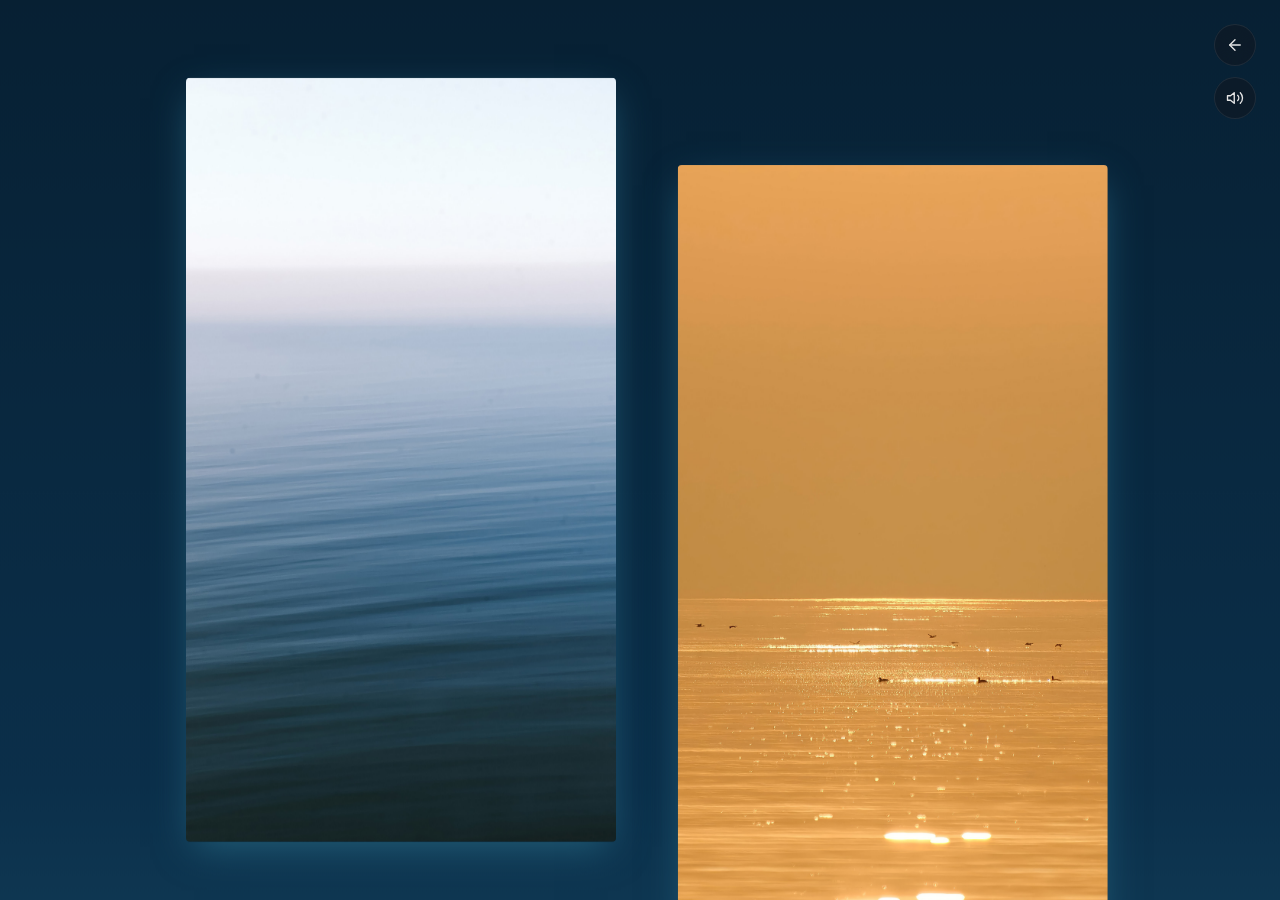
==== stream.html @ e10d2e08 "Update stream.html" ====
<!DOCTYPE html>
<html lang="ru">
<head>
  <meta charset="UTF-8">
  <meta name="viewport" content="width=device-width, initial-scale=1.0, user-scalable=no">
  <title>Эффект Френеля — Поток</title>
  <link rel="stylesheet" href="styles.css?v=26">
  <script src="./gallery-core.js?v=5"></script>
</head>
<body class="page-stream">

  <!-- Кнопка «назад» -->
  <a href="./" class="back-btn visible" id="backBtn" aria-label="Назад к галерее">
    <svg viewBox="0 0 24 24">
      <line x1="19" y1="12" x2="5" y2="12"></line>
      <polyline points="12 19 5 12 12 5"></polyline>
    </svg>
  </a>

  <!-- Кнопка звука -->
  <button class="sound-btn visible playing" id="soundBtn" aria-label="Выключить звук">
    <svg class="icon-mute" viewBox="0 0 24 24">
      <polygon points="11 5 6 9 2 9 2 15 6 15 11 19 11 5"></polygon>
      <line x1="23" y1="9" x2="17" y2="15"></line>
      <line x1="17" y1="9" x2="23" y2="15"></line>
    </svg>
    <svg class="icon-sound" viewBox="0 0 24 24">
      <polygon points="11 5 6 9 2 9 2 15 6 15 11 19 11 5"></polygon>
      <path d="M19.07 4.93a10 10 0 0 1 0 14.14M15.54 8.46a5 5 0 0 1 0 7.07"></path>
    </svg>
  </button>

  <!-- Трек бесконечного потока -->
  <div class="stream-viewport" id="viewport">
    <div class="stream-track" id="track">
      <div class="stream-group" id="groupOriginal"></div>
      <div class="stream-group" id="groupClone" aria-hidden="true"></div>
    </div>
  </div>

  <!-- Модальное окно фокуса -->
  <div class="modal" id="modal" aria-hidden="true">
    <img id="modalImg" src="" alt="Фокус на изображении">
  </div>

  <script>
    const viewport = document.getElementById('viewport');
    const track = document.getElementById('track');
    const groupOriginal = document.getElementById('groupOriginal');
    const groupClone = document.getElementById('groupClone');
    const modal = document.getElementById('modal');
    const modalImg = document.getElementById('modalImg');
    const backBtn = document.getElementById('backBtn');
    const soundBtn = document.getElementById('soundBtn');

    // === АУДИОМОДУЛЬ С КРОССФЕЙДОМ ===
    const TARGET_VOLUME = 0.65;
    const FADE_TIME = 1.8;
    const CROSSFADE_TIME = 2.5;

    let audioCtx = null;
    let masterGain = null;
    let playerA = null;
    let playerB = null;
    let gainA = null;
    let gainB = null;
    let isPlaying = false;
    let userManuallyMuted = false;
    let crossfadeTimer = null;
    let activePlayer = 'A';
    let currentAudioSrc = 'batlicsea.mp3';

    function initAudioGraph() {
      if (!audioCtx) {
        const AudioContextClass = window.AudioContext || window.webkitAudioContext;
        audioCtx = new AudioContextClass();
        masterGain = audioCtx.createGain();
        masterGain.gain.setValueAtTime(0, audioCtx.currentTime);
        masterGain.connect(audioCtx.destination);

        playerA = new Audio(currentAudioSrc);
        playerB = new Audio(currentAudioSrc);
        playerA.preload = 'auto';
        playerB.preload = 'auto';

        const sourceA = audioCtx.createMediaElementSource(playerA);
        const sourceB = audioCtx.createMediaElementSource(playerB);

        gainA = audioCtx.createGain();
        gainB = audioCtx.createGain();

        sourceA.connect(gainA).connect(masterGain);
        sourceB.connect(gainB).connect(masterGain);
      }
    }

    function scheduleCrossfade(fromPlayer, toPlayer, fromGain, toGain) {
      if (!isPlaying) return;

      const duration = fromPlayer.duration;
      if (!duration || isNaN(duration)) {
        fromPlayer.addEventListener('loadedmetadata', () => {
          scheduleCrossfade(fromPlayer, toPlayer, fromGain, toGain);
        }, { once: true });
        return;
      }

      const timeLeft = duration - fromPlayer.currentTime;
      const timeUntilFade = Math.max(0, (timeLeft - CROSSFADE_TIME) * 1000);

      clearTimeout(crossfadeTimer);
      crossfadeTimer = setTimeout(() => {
        if (!isPlaying) return;

        toPlayer.currentTime = 0;
        toGain.gain.setValueAtTime(0, audioCtx.currentTime);

        toPlayer.play().then(() => {
          const now = audioCtx.currentTime;

          toGain.gain.cancelScheduledValues(now);
          fromGain.gain.cancelScheduledValues(now);

          toGain.gain.setValueAtTime(0, now);
          toGain.gain.linearRampToValueAtTime(1.0, now + CROSSFADE_TIME);

          fromGain.gain.setValueAtTime(1.0, now);
          fromGain.gain.linearRampToValueAtTime(0, now + CROSSFADE_TIME);

          activePlayer = activePlayer === 'A' ? 'B' : 'A';

          setTimeout(() => {
            fromPlayer.pause();
            fromPlayer.currentTime = 0;
            if (activePlayer === 'B') {
              scheduleCrossfade(playerB, playerA, gainB, gainA);
            } else {
              scheduleCrossfade(playerA, playerB, gainA, gainB);
            }
          }, CROSSFADE_TIME * 1000);
        }).catch(err => console.warn(err));

      }, timeUntilFade);
    }

    function playAudio() {
      if (userManuallyMuted) return;
      initAudioGraph();

      const resumePromise = audioCtx.state === 'suspended' ? audioCtx.resume() : Promise.resolve();

      resumePromise.then(() => {
        gainA.gain.setValueAtTime(1.0, audioCtx.currentTime);
        gainB.gain.setValueAtTime(0, audioCtx.currentTime);
        activePlayer = 'A';

        playerA.play().then(() => {
          isPlaying = true;
          soundBtn.classList.add('playing');
          soundBtn.setAttribute('aria-label', 'Выключить звук');

          const now = audioCtx.currentTime;
          masterGain.gain.cancelScheduledValues(now);
          masterGain.gain.setValueAtTime(masterGain.gain.value, now);
          masterGain.gain.linearRampToValueAtTime(TARGET_VOLUME, now + FADE_TIME);

          scheduleCrossfade(playerA, playerB, gainA, gainB);
          removeUnlockListeners();
        }).catch(() => {
          isPlaying = false;
          attachUnlockListeners();
        });
      }).catch(() => {
        isPlaying = false;
        attachUnlockListeners();
      });
    }

    function pauseAudio() {
      if (!audioCtx) return;
      isPlaying = false;
      userManuallyMuted = true;
      clearTimeout(crossfadeTimer);
      soundBtn.classList.remove('playing');
      soundBtn.setAttribute('aria-label', 'Включить звук');
      removeUnlockListeners();

      const now = audioCtx.currentTime;
      masterGain.gain.cancelScheduledValues(now);
      masterGain.gain.setValueAtTime(masterGain.gain.value, now);
      masterGain.gain.linearRampToValueAtTime(0, now + FADE_TIME);

      setTimeout(() => {
        if (!isPlaying) {
          playerA.pause();
          playerB.pause();
          playerA.currentTime = 0;
          playerB.currentTime = 0;
        }
      }, FADE_TIME * 1000);
    }

    function onUserGesture() {
      if (!userManuallyMuted && !isPlaying) {
        playAudio();
      }
    }

    function attachUnlockListeners() {
      window.addEventListener('mousemove', onUserGesture, { once: true });
      window.addEventListener('wheel', onUserGesture, { once: true, passive: true });
      window.addEventListener('touchstart', onUserGesture, { once: true, passive: true });
      window.addEventListener('pointerdown', onUserGesture, { once: true });
    }

    function removeUnlockListeners() {
      window.removeEventListener('mousemove', onUserGesture);
      window.removeEventListener('wheel', onUserGesture);
      window.removeEventListener('touchstart', onUserGesture);
      window.removeEventListener('pointerdown', onUserGesture);
    }

    playAudio();

    soundBtn.addEventListener('click', (e) => {
      e.stopPropagation();
      if (!isPlaying) {
        userManuallyMuted = false;
        playAudio();
      } else {
        pauseAudio();
      }
    });

    let uiTimeout = null;
    let isCursorOverUI = false;

    function showUI() {
      backBtn.classList.add('visible');
      soundBtn.classList.add('visible');
      clearTimeout(uiTimeout);
      
      if (!isCursorOverUI) {
        uiTimeout = setTimeout(() => {
          backBtn.classList.remove('visible');
          soundBtn.classList.remove('visible');
        }, 2500);
      }
    }

    uiTimeout = setTimeout(() => {
      if (!isCursorOverUI) {
        backBtn.classList.remove('visible');
        soundBtn.classList.remove('visible');
      }
    }, 2500);

    window.addEventListener('mousemove', showUI);
    window.addEventListener('touchstart', showUI, { passive: true });
    window.addEventListener('wheel', showUI, { passive: true });

    [backBtn, soundBtn].forEach(btn => {
      btn.addEventListener('mouseenter', () => {
        isCursorOverUI = true;
        clearTimeout(uiTimeout);
        backBtn.classList.add('visible');
        soundBtn.classList.add('visible');
      });

      btn.addEventListener('mouseleave', () => {
        isCursorOverUI = false;
        showUI();
      });
    });

    // === ДВИЖОК ПОТОКА ===
    const AUTO_SPEED = 0.38;
    let currentY = 0;
    let userVelocity = 0;
    let isUserInteracting = false;
    let resumeTimeout = null;
    let groupHeight = 0;
    let currentActivePattern = 0;

    let startY = 0;
    let lastY = 0;
    let lastTime = 0;
    let isDragThresholdPassed = false;

    function applyMovingGradient(data, count) {
      if (!window.GalleryCore) return;
      const colors = GalleryCore.extractColors(data);
      if (colors.length === 0) return;
      if (colors.length === 1) {
        track.style.backgroundColor = colors[0];
        return;
      }

      const stopsNeeded = Math.max(count + 2, colors.length);
      const singleCycleColors = [];
      for (let i = 0; i < stopsNeeded; i++) {
        singleCycleColors.push(colors[i % colors.length]);
      }

      singleCycleColors[singleCycleColors.length - 1] = singleCycleColors[0];

      const allStops = [];
      singleCycleColors.forEach((col, idx) => {
        const pct = (idx / (stopsNeeded - 1)) * 50;
        allStops.push(`${col} ${pct.toFixed(2)}%`);
      });
      singleCycleColors.forEach((col, idx) => {
        const pct = 50 + (idx / (stopsNeeded - 1)) * 50;
        allStops.push(`${col} ${pct.toFixed(2)}%`);
      });

      track.style.backgroundImage = `linear-gradient(180deg, ${allStops.join(', ')})`;
    }

    function createPhotoElement(item, index, photoColors) {
      const card = document.createElement('div');
      card.className = 'photo-card';

      GalleryCore.applyCardLayout(card, index, photoColors);

      const img = document.createElement('img');
      img.src = item.src;
      img.loading = 'eager';

      img.addEventListener('click', (e) => {
        if (isDragThresholdPassed) return;
        e.stopPropagation();
        openModal(item.src);
      });

      card.appendChild(img);
      return card;
    }

    function openModal(src) {
      modalImg.src = src;
      modal.classList.add('active');
      modal.setAttribute('aria-hidden', 'false');
      document.body.classList.add('modal-open');
    }

    function closeModal() {
      modal.classList.remove('active');
      modal.setAttribute('aria-hidden', 'true');
      document.body.classList.remove('modal-open');
      setTimeout(() => {
        if (!modal.classList.contains('active')) {
          modalImg.src = '';
        }
      }, 300);
    }

    function animate() {
      const measuredHeight = groupOriginal.offsetHeight;
      if (measuredHeight > 0) {
        groupHeight = measuredHeight;
      }

      if (!isUserInteracting) {
        userVelocity *= 0.92;
        if (Math.abs(userVelocity) < 0.05) userVelocity = 0;
        currentY += (AUTO_SPEED + userVelocity);
      }

      if (groupHeight > 0) {
        // Закольцовывание вниз
        if (currentY >= groupHeight) {
          currentY -= groupHeight;
          if (window.GalleryCore && typeof GalleryCore.getRandomPatternIndex === 'function') {
            currentActivePattern = GalleryCore.getRandomPatternIndex(currentActivePattern);
            GalleryCore.applyPatternToGroup(groupOriginal, currentActivePattern);
            GalleryCore.applyPatternToGroup(groupClone, currentActivePattern);
          }
        } 
        // Закольцовывание вверх
        else if (currentY < 0) {
          currentY += groupHeight;
          if (window.GalleryCore && typeof GalleryCore.getRandomPatternIndex === 'function') {
            currentActivePattern = GalleryCore.getRandomPatternIndex(currentActivePattern);
            GalleryCore.applyPatternToGroup(groupOriginal, currentActivePattern);
            GalleryCore.applyPatternToGroup(groupClone, currentActivePattern);
          }
        }
      }

      track.style.transform = `translate3d(0, ${-currentY}px, 0)`;
      requestAnimationFrame(animate);
    }

    window.addEventListener('wheel', (e) => {
      userVelocity += e.deltaY * 0.15;
      userVelocity = Math.max(-20, Math.min(20, userVelocity));
      
      clearTimeout(resumeTimeout);
      resumeTimeout = setTimeout(() => {
        userVelocity = 0;
      }, 350);
    }, { passive: true });

    function onPointerDown(e) {
      if (e.target.closest('.back-btn') || e.target.closest('.sound-btn')) return;

      isUserInteracting = true;
      isDragThresholdPassed = false;
      startY = e.clientY || (e.touches && e.touches[0].clientY);
      lastY = startY;
      lastTime = performance.now();
      userVelocity = 0;
      clearTimeout(resumeTimeout);
    }

    function onPointerMove(e) {
      if (!isUserInteracting) return;
      const clientY = e.clientY || (e.touches && e.touches[0].clientY);
      const deltaY = lastY - clientY;

      if (Math.abs(clientY - startY) > 6) {
        isDragThresholdPassed = true;
      }

      currentY += deltaY;

      const now = performance.now();
      const dt = Math.max(10, now - lastTime);
      userVelocity = (deltaY / dt) * 16;

      lastY = clientY;
      lastTime = now;
    }

    function onPointerUp() {
      if (!isUserInteracting) return;
      isUserInteracting = false;
      userVelocity = Math.max(-25, Math.min(25, userVelocity));
    }

    window.addEventListener('mousedown', onPointerDown);
    window.addEventListener('mousemove', onPointerMove);
    window.addEventListener('mouseup', onPointerUp);

    window.addEventListener('touchstart', onPointerDown, { passive: true });
    window.addEventListener('touchmove', onPointerMove, { passive: true });
    window.addEventListener('touchend', onPointerUp, { passive: true });

    modal.addEventListener('click', closeModal);
    window.addEventListener('keydown', (e) => {
      if (e.key === 'Escape' && modal.classList.contains('active')) {
        closeModal();
      }
    });

    async function init() {
      try {
        const res = await fetch('data.json?v=' + Date.now());
        const data = await res.json();
        const rawImages = data.images || [];

        if (rawImages.length === 0) return;

        if (data.audio) {
          currentAudioSrc = data.audio;
          if (playerA && playerB) {
            playerA.src = data.audio;
            playerB.src = data.audio;
          }
        }

        const images = GalleryCore.sortImages(rawImages);
        const allColors = GalleryCore.extractColors(data);
        const photoColors = GalleryCore.getPhotoPalette(allColors);

        groupOriginal.innerHTML = '';
        groupClone.innerHTML = '';

        if (GalleryCore && typeof GalleryCore.getRandomPatternIndex === 'function') {
          currentActivePattern = GalleryCore.getRandomPatternIndex();
        }

        images.forEach((item, index) => {
          groupOriginal.appendChild(createPhotoElement(item, index, photoColors));
          groupClone.appendChild(createPhotoElement(item, index, photoColors));
        });

        if (GalleryCore && typeof GalleryCore.applyPatternToGroup === 'function') {
          GalleryCore.applyPatternToGroup(groupOriginal, currentActivePattern);
          GalleryCore.applyPatternToGroup(groupClone, currentActivePattern);
        }

        applyMovingGradient(data, Math.ceil(images.length / 2));
        groupHeight = groupOriginal.offsetHeight;

        window.addEventListener('resize', () => {
          groupHeight = groupOriginal.offsetHeight;
        });

        // Запускаем анимацию только после того, как все фото добавлены в DOM
        requestAnimationFrame(animate);

      } catch (err) {
        console.error('Ошибка инициализации потока:', err);
      }
    }

    init();
  </script>
</body>
</html>
---- styles.css ----
:root {
  --bg-color: #ffffff;
  --text-main: #18191c;
  --text-dim: #5c6068;
  --accent: #0f1012;
  --glass-bg: rgba(255, 255, 255, 0.8);
  --glass-border: rgba(0, 0, 0, 0.12);
  --glass-hover: rgba(0, 0, 0, 0.06);
  --glass-hover-border: rgba(0, 0, 0, 0.3);
  --ease-smooth: cubic-bezier(0.25, 1, 0.5, 1);
}

/* === СКРЫТИЕ ПОЛОСЫ ПРОКРУТКИ БЕЗ СКАЧКОВ UI === */
html {
  overflow-y: scroll;
  scrollbar-width: none;           /* Firefox */
  -ms-overflow-style: none;        /* IE и старый Edge */
}

html::-webkit-scrollbar,
body::-webkit-scrollbar {
  display: none;                  /* Chrome, Safari, Chromium */
  width: 0;
  height: 0;
}

body {
  scrollbar-width: none;
  -ms-overflow-style: none;
}

/* === ВТОРИЧНЫЙ ТЁМНЫЙ РЕЖИМ (ГРАДИЕНТ И СВЕЧЕНИЕ) === */
body.theme-dark {
  --bg-color: #0b0c10;
  --text-main: #e6e6e6;
  --text-dim: #8a8d93;
  --accent: #f3dfc0;
  --glass-bg: rgba(20, 22, 28, 0.45);
  --glass-border: rgba(255, 255, 255, 0.08);
  --glass-hover: rgba(243, 223, 192, 0.12);
  --glass-hover-border: rgba(243, 223, 192, 0.35);
  background-color: #0b0c10 !important;
  color: var(--text-main);
}

body.theme-dark h1 {
  color: #ffffff;
}

body.theme-dark .title-accent,
body.theme-dark .highlight {
  color: var(--accent);
  font-weight: 400;
}

body.theme-dark .author-line {
  color: var(--text-main);
  opacity: 0.75;
}

body.theme-dark .photo-item img,
body.theme-dark .photo-card img {
  box-shadow: 0 12px 36px -8px var(--glow-color, rgba(0, 0, 0, 0.6)) !important;
}

body.theme-dark .photo-item img:hover,
body.theme-dark .photo-card img:hover {
  box-shadow: 0 20px 50px -8px var(--glow-color, rgba(0, 0, 0, 0.8)) !important;
}

body.theme-dark .site-footer {
  color: var(--text-dim);
}

body.theme-dark .site-footer a {
  color: var(--text-main);
  font-weight: 400;
}

body.theme-dark .site-footer a:hover {
  color: var(--accent);
  text-decoration: none;
}

body.theme-dark .site-footer .footer-copyright {
  opacity: 0.6;
}

body.theme-dark .modal {
  background: rgba(10, 11, 14, 0.88);
}

* {
  box-sizing: border-box;
  margin: 0;
  padding: 0;
}

html, body {
  background-color: var(--bg-color);
  color: var(--text-main);
  font-family: -apple-system, BlinkMacSystemFont, "Segoe UI", Roboto, Helvetica, Arial, sans-serif;
  min-height: 100vh;
  transition: background-color 0.3s ease, color 0.3s ease;
}

/* Блокировка прокрутки при открытии модалки */
body.modal-open {
  overflow: hidden !important;
}

/* Специфика страницы непрерывного потока */
body.page-stream {
  background-color: #0b0c10;
  color: #e6e6e6;
  width: 100%;
  height: 100%;
  overflow: hidden;
  touch-action: none;
  user-select: none;
  -webkit-tap-highlight-color: transparent;
}

.stream-viewport {
  position: relative;
  width: 100vw;
  height: 100vh;
  overflow: hidden;
  display: flex;
  justify-content: center;
  align-items: flex-start;
  cursor: grab;
}

.stream-viewport:active {
  cursor: grabbing;
}

.stream-track {
  position: absolute;
  top: 0;
  left: 0;
  width: 100%;
  display: flex;
  flex-direction: column;
  align-items: center;
  will-change: transform;
}

.stream-group {
  display: flex;
  flex-wrap: wrap;
  justify-content: center;
  gap: 3.5rem 4rem;
  max-width: 1200px;
  width: 100%;
  padding: 5rem 1.5rem;
}

/* Пустой блок-спейсер перед первой группой в потоке */
.stream-spacer {
  width: 100%;
  height: 10rem;
  flex-shrink: 0;
  pointer-events: none;
}

/* Элементы потока: горизонтальный сдвиг + вертикальный микро-дрейф */
.photo-card {
  width: calc(50% - 2rem);
  max-width: 500px;
  margin-top: var(--offset, 0rem);
  transform: translate(var(--x-offset, 0%), var(--y-nudge, 0%));
  transition: transform 0.6s var(--ease-smooth);
}

.photo-card img {
  width: 100%;
  height: auto;
  display: block;
  border-radius: 4px;
  box-shadow: 0 12px 36px -8px var(--glow-color, rgba(0, 0, 0, 0.6));
  cursor: pointer;
  transition: transform 0.4s var(--ease-smooth), box-shadow 0.4s var(--ease-smooth);
}

.photo-card img:hover {
  transform: scale(1.02);
  box-shadow: 0 20px 50px -8px var(--glow-color, rgba(0, 0, 0, 0.8));
}

/* Верхние плавающие кнопки */
.sound-btn,
.pattern-btn,
.stream-nav-btn,
.back-btn,
.theme-toggle-btn {
  position: fixed;
  z-index: 100;
  width: 42px;
  height: 42px;
  border-radius: 50%;
  background: var(--glass-bg);
  backdrop-filter: blur(12px);
  -webkit-backdrop-filter: blur(12px);
  border: 1px solid var(--glass-border);
  display: flex;
  align-items: center;
  justify-content: center;
  cursor: pointer;
  color: var(--text-main);
  text-decoration: none;
  opacity: 0;
  pointer-events: none;
  transform: translateY(-8px);
  transition: opacity 0.4s var(--ease-smooth), transform 0.4s var(--ease-smooth), background-color 0.25s ease, border-color 0.25s ease, color 0.25s ease;
}

.sound-btn.visible,
.pattern-btn.visible,
.stream-nav-btn.visible,
.back-btn.visible,
.theme-toggle-btn.visible {
  opacity: 1;
  pointer-events: auto;
  transform: translateY(0);
}

.sound-btn:hover,
.pattern-btn:hover,
.stream-nav-btn:hover,
.back-btn:hover,
.theme-toggle-btn:hover {
  background: var(--glass-hover);
  border-color: var(--glass-hover-border);
  color: var(--accent);
}

.sound-btn svg,
.pattern-btn svg,
.stream-nav-btn svg,
.back-btn svg,
.theme-toggle-btn svg {
  width: 18px;
  height: 18px;
  stroke: currentColor;
  stroke-width: 1.8;
  stroke-linecap: round;
  stroke-linejoin: round;
  fill: none;
  display: block;
}

/* Переключение Солнце / Луна на кнопке темы */
.theme-toggle-btn .icon-sun {
  display: block;
}
.theme-toggle-btn .icon-moon {
  display: none;
}

body.theme-dark .theme-toggle-btn .icon-sun {
  display: none;
}
body.theme-dark .theme-toggle-btn .icon-moon {
  display: block;
}

/* Вертикальный стек из 3-х кнопок на index.html */
.theme-toggle-btn {
  top: 1.5rem;
  right: 1.5rem;
}

.pattern-btn {
  top: 4.8rem;
  right: 1.5rem;
}

.stream-nav-btn {
  top: 8.1rem;
  right: 1.5rem;
}

/* Кнопки на stream.html */
.back-btn {
  top: 1.5rem;
  right: 1.5rem;
  left: auto;
}

.page-stream .sound-btn {
  top: 4.8rem;
  right: 1.5rem;
  background: rgba(20, 22, 28, 0.45);
  border-color: rgba(255, 255, 255, 0.08);
  color: #e6e6e6;
}

.page-stream .back-btn {
  background: rgba(20, 22, 28, 0.45);
  border-color: rgba(255, 255, 255, 0.08);
  color: #e6e6e6;
}

.sound-btn {
  top: 1.5rem;
  right: 1.5rem;
}

.sound-btn .icon-sound { display: none; }
.sound-btn .icon-mute { display: block; }
.sound-btn.playing .icon-sound { display: block; }
.sound-btn.playing .icon-mute { display: none; }

/* Галерея (index.html): по умолчанию светлая */
header {
  max-width: 900px;
  margin: 0 auto;
  padding: 7rem 1.5rem 3rem 1.5rem;
  text-align: center;
}

h1 {
  font-size: 2.2rem;
  font-weight: 300;
  letter-spacing: -0.02em;
  margin-bottom: 1.5rem;
  color: #121316;
}

.title-accent,
.highlight {
  color: #000000;
  font-weight: 600;
}

.description {
  font-size: 1.05rem;
  line-height: 1.8;
  color: var(--text-dim);
  max-width: 720px;
  margin: 0 auto;
}

.author-line {
  display: inline-block;
  font-size: 0.9rem;
  letter-spacing: 0.05em;
  text-transform: uppercase;
  color: #2b2e35;
  opacity: 0.9;
}

.gallery-grid {
  display: flex;
  flex-wrap: wrap;
  justify-content: center;
  gap: 4rem 4.5rem;
  max-width: 1200px;
  margin: 0 auto;
  padding: 2rem 1.5rem 6rem 1.5rem;
}

/* Элементы галереи: горизонтальный сдвиг + вертикальный микро-дрейф */
.photo-item {
  width: calc(50% - 2.25rem);
  max-width: 520px;
  margin-top: var(--offset, 0rem);
  transform: translate(var(--x-offset, 0%), var(--y-nudge, 0%));
  transition: transform 0.6s var(--ease-smooth);
}

/* Чёрные тени 40% для светлого режима */
.photo-item img {
  width: 100%;
  height: auto;
  display: block;
  border-radius: 4px;
  box-shadow: 0 16px 36px -6px rgba(0, 0, 0, 0.4), 0 6px 14px -2px rgba(0, 0, 0, 0.22);
  cursor: pointer;
  transition: transform 0.4s var(--ease-smooth), box-shadow 0.4s var(--ease-smooth);
}

.photo-item img:hover {
  transform: scale(1.02);
  box-shadow: 0 24px 50px -6px rgba(0, 0, 0, 0.48), 0 8px 18px -2px rgba(0, 0, 0, 0.26);
}

/* Футер */
.site-footer {
  text-align: center;
  padding: 4rem 1.5rem 6rem 1.5rem;
  color: #636770;
  font-size: 0.95rem;
  line-height: 1.8;
}

/* Ссылки без подчёркиваний */
.site-footer a {
  color: #111215;
  font-weight: 500;
  text-decoration: none !important;
  transition: color 0.25s ease;
}

.site-footer a:hover {
  color: #000000 !important;
  text-decoration: none !important;
}

.footer-mode-link {
  margin-bottom: 2rem;
  font-size: 0.95rem;
  letter-spacing: 0.03em;
}

/* Иконка бинокля/очков внутри текстовой ссылки футера */
.footer-glasses-icon {
  width: 15px;
  height: 15px;
  stroke: currentColor;
  stroke-width: 1.8;
  stroke-linecap: round;
  stroke-linejoin: round;
  fill: none;
  display: inline-block;
  vertical-align: -2px;
  margin: 0 0.35rem;
  transition: stroke 0.25s ease, transform 0.25s ease;
}

.footer-mode-link a:hover .footer-glasses-icon {
  transform: scale(1.1);
}

.footer-contacts {
  margin-bottom: 1.5rem;
}

.footer-copyright {
  font-size: 0.85rem;
  opacity: 0.75;
}

/* Модальное окно */
.modal {
  position: fixed;
  inset: 0;
  z-index: 1000;
  background: rgba(255, 255, 255, 0.94);
  backdrop-filter: blur(16px);
  -webkit-backdrop-filter: blur(16px);
  display: flex;
  align-items: center;
  justify-content: center;
  opacity: 0;
  pointer-events: none;
  transition: opacity 0.35s var(--ease-smooth);
}

.modal.active {
  opacity: 1;
  pointer-events: auto;
}

.modal img {
  max-width: 90vw;
  max-height: 90vh;
  object-fit: contain;
  border-radius: 4px;
  box-shadow: 0 25px 60px rgba(0, 0, 0, 0.8);
  transform: scale(0.96);
  transition: transform 0.35s var(--ease-smooth);
}

.modal.active img {
  transform: scale(1);
}

/* Диапазон от 1280px до 769px: свободные поля под сдвиг */
@media (max-width: 1280px) and (min-width: 769px) {
  .gallery-grid,
  .stream-group {
    max-width: 1060px;
    padding-left: 3.5rem;
    padding-right: 3.5rem;
    gap: 3.5rem 3rem;
  }

  .photo-item,
  .photo-card {
    width: calc(50% - 1.5rem);
    max-width: 430px;
  }
}

/* Мобильные экраны до 768px */
@media (max-width: 768px) {
  header {
    text-align: left;
    padding: 1.5rem 5rem 2.5rem 2rem;
    max-width: 480px;
    margin: 0 auto;
  }

  h1 {
    font-size: 1.85rem;
    line-height: 1.15;
    letter-spacing: -0.015em;
    margin-top: 0;
    margin-bottom: 1.25rem;
    text-align: left;
  }

  .description {
    font-size: 0.95rem;
    line-height: 1.7;
    text-align: left;
    max-width: 100%;
    margin: 0;
    text-wrap: pretty;
  }

  .author-line {
    font-size: 0.82rem;
    margin-top: 0.5rem;
  }

  .gallery-grid,
  .stream-group {
    gap: 3.5rem 0;
    padding-top: 1.5rem;
    padding-left: 2rem;
    padding-right: 2rem;
    max-width: 480px;
    margin: 0 auto;
  }

  .photo-item,
  .photo-card {
    width: 100%;
    max-width: 100%;
    margin-top: 0 !important;
  }

  /* Первое фото: X фиксируется на 0, а вертикальный микро-дрейф Y разрешён */
  .photo-item:first-child,
  .photo-card:first-child {
    transform: translate(0, var(--y-nudge, 0%)) !important;
  }

  .site-footer {
    padding: 3.5rem 2rem 5rem 2rem;
  }
}

/* Экраны 480px и ниже */
@media (max-width: 480px) {
  header {
    padding-top: 1.5rem;
    padding-left: 1.5rem;
    padding-right: 5rem;
    max-width: 100%;
    margin: 0;
  }

  h1 {
    font-size: 1.5rem;
    line-height: 1.15;
    margin-top: 0;
    margin-bottom: 1rem;
    text-align: left;
  }

  .description {
    font-size: 12px;
    line-height: 1.6;
    text-align: left;
  }

  .author-line {
    font-size: 11px;
  }

  .gallery-grid,
  .stream-group {
    display: flex;
    flex-direction: column;
    align-items: flex-start;
    padding-left: 1.5rem;
    padding-right: 1.5rem;
    max-width: 100%;
    margin: 0;
  }

  .photo-item,
  .photo-card {
    width: 75%;
    max-width: 75%;
    margin-top: 0 !important;
  }

  /* Первое фото: X фиксируется на 0, а вертикальный микро-дрейф Y разрешён */
  .photo-item:first-child,
  .photo-card:first-child {
    transform: translate(0, var(--y-nudge, 0%)) !important;
  }
}
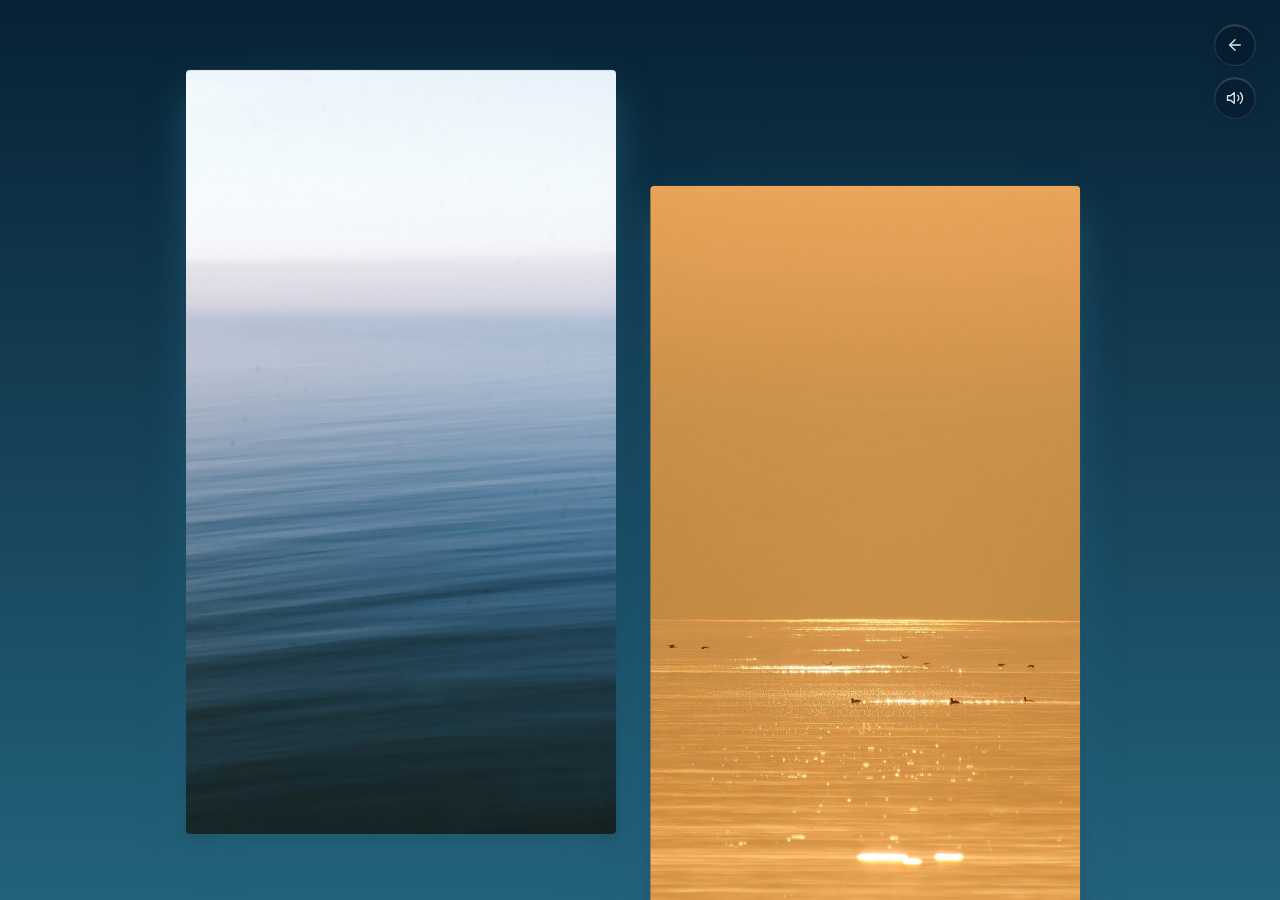
==== commit 6e42164f: "Update stream.html" ====
--- a/stream.html
+++ b/stream.html
@@ -289,20 +289,27 @@
 
     function applyMovingGradient(data, count) {
       if (!window.GalleryCore) return;
-      const colors = GalleryCore.extractColors(data);
-      if (colors.length === 0) return;
-      if (colors.length === 1) {
-        track.style.backgroundColor = colors[0];
+      const allColors = GalleryCore.extractColors(data);
+      if (allColors.length === 0) return;
+      if (allColors.length === 1) {
+        track.style.backgroundColor = allColors[0];
         return;
       }
 
-      const stopsNeeded = Math.max(count + 2, colors.length);
+      // Новая логика: 1-й цвет (индекс 0) — старт, 2-й (индекс 1) пропускаем, далее берем цвета для потока
+      const rawPalette = allColors.slice(2);
+      const stopsNeeded = Math.max(count + 2, rawPalette.length);
       const singleCycleColors = [];
-      for (let i = 0; i < stopsNeeded; i++) {
-        singleCycleColors.push(colors[i % colors.length]);
-      }
-
-      singleCycleColors[singleCycleColors.length - 1] = singleCycleColors[0];
+
+      // Стартовый цвет
+      singleCycleColors.push(allColors[0]);
+
+      for (let i = 0; i < stopsNeeded - 1; i++) {
+        singleCycleColors.push(rawPalette[i % rawPalette.length]);
+      }
+
+      // Заменяем последний цвет на самый первый для идеальной петли
+      singleCycleColors[singleCycleColors.length - 1] = allColors[0];
 
       const allStops = [];
       singleCycleColors.forEach((col, idx) => {
@@ -368,7 +375,6 @@
       }
 
       if (groupHeight > 0) {
-        // Закольцовывание вниз
         if (currentY >= groupHeight) {
           currentY -= groupHeight;
           if (window.GalleryCore && typeof GalleryCore.getRandomPatternIndex === 'function') {
@@ -377,7 +383,6 @@
             GalleryCore.applyPatternToGroup(groupClone, currentActivePattern);
           }
         } 
-        // Закольцовывание вверх
         else if (currentY < 0) {
           currentY += groupHeight;
           if (window.GalleryCore && typeof GalleryCore.getRandomPatternIndex === 'function') {
@@ -472,7 +477,9 @@
 
         const images = GalleryCore.sortImages(rawImages);
         const allColors = GalleryCore.extractColors(data);
-        const photoColors = GalleryCore.getPhotoPalette(allColors);
+        
+        // Палитра для карточек (без первых двух цветов, срез под глоу)
+        const photoColors = allColors.slice(2, 20);
 
         groupOriginal.innerHTML = '';
         groupClone.innerHTML = '';
@@ -498,7 +505,6 @@
           groupHeight = groupOriginal.offsetHeight;
         });
 
-        // Запускаем анимацию только после того, как все фото добавлены в DOM
         requestAnimationFrame(animate);
 
       } catch (err) {
--- a/styles.css
+++ b/styles.css
@@ -3,23 +3,24 @@
   --text-main: #18191c;
   --text-dim: #5c6068;
   --accent: #0f1012;
-  --glass-bg: rgba(255, 255, 255, 0.8);
+  
+  --glass-bg: rgba(255, 255, 255, 0.42);
   --glass-border: rgba(0, 0, 0, 0.12);
-  --glass-hover: rgba(0, 0, 0, 0.06);
-  --glass-hover-border: rgba(0, 0, 0, 0.3);
+  --glass-hover: rgba(255, 255, 255, 0.68);
+  --glass-hover-border: rgba(0, 0, 0, 0.22);
   --ease-smooth: cubic-bezier(0.25, 1, 0.5, 1);
 }
 
 /* === СКРЫТИЕ ПОЛОСЫ ПРОКРУТКИ БЕЗ СКАЧКОВ UI === */
 html {
   overflow-y: scroll;
-  scrollbar-width: none;           /* Firefox */
-  -ms-overflow-style: none;        /* IE и старый Edge */
+  scrollbar-width: none;
+  -ms-overflow-style: none;
 }
 
 html::-webkit-scrollbar,
 body::-webkit-scrollbar {
-  display: none;                  /* Chrome, Safari, Chromium */
+  display: none;
   width: 0;
   height: 0;
 }
@@ -29,15 +30,16 @@
   -ms-overflow-style: none;
 }
 
-/* === ВТОРИЧНЫЙ ТЁМНЫЙ РЕЖИМ (ГРАДИЕНТ И СВЕЧЕНИЕ) === */
+/* === ТЁМНЫЙ РЕЖИМ === */
 body.theme-dark {
   --bg-color: #0b0c10;
   --text-main: #e6e6e6;
   --text-dim: #8a8d93;
   --accent: #f3dfc0;
-  --glass-bg: rgba(20, 22, 28, 0.45);
-  --glass-border: rgba(255, 255, 255, 0.08);
-  --glass-hover: rgba(243, 223, 192, 0.12);
+  
+  --glass-bg: rgba(14, 16, 22, 0.35);
+  --glass-border: rgba(255, 255, 255, 0.12);
+  --glass-hover: rgba(24, 28, 38, 0.55);
   --glass-hover-border: rgba(243, 223, 192, 0.35);
   background-color: #0b0c10 !important;
   color: var(--text-main);
@@ -56,16 +58,6 @@
 body.theme-dark .author-line {
   color: var(--text-main);
   opacity: 0.75;
-}
-
-body.theme-dark .photo-item img,
-body.theme-dark .photo-card img {
-  box-shadow: 0 12px 36px -8px var(--glow-color, rgba(0, 0, 0, 0.6)) !important;
-}
-
-body.theme-dark .photo-item img:hover,
-body.theme-dark .photo-card img:hover {
-  box-shadow: 0 20px 50px -8px var(--glow-color, rgba(0, 0, 0, 0.8)) !important;
 }
 
 body.theme-dark .site-footer {
@@ -104,12 +96,11 @@
   transition: background-color 0.3s ease, color 0.3s ease;
 }
 
-/* Блокировка прокрутки при открытии модалки */
 body.modal-open {
   overflow: hidden !important;
 }
 
-/* Специфика страницы непрерывного потока */
+/* === ПОТОКОВАЯ СТРАНИЦА === */
 body.page-stream {
   background-color: #0b0c10;
   color: #e6e6e6;
@@ -157,16 +148,9 @@
   padding: 5rem 1.5rem;
 }
 
-/* Пустой блок-спейсер перед первой группой в потоке */
-.stream-spacer {
-  width: 100%;
-  height: 10rem;
-  flex-shrink: 0;
-  pointer-events: none;
-}
-
-/* Элементы потока: горизонтальный сдвиг + вертикальный микро-дрейф */
-.photo-card {
+/* === КАРТОЧКИ И ДИНАМИЧЕСКИЕ ТЕНИ ПОД КАРТИНКАМИ === */
+.photo-card,
+.photo-item {
   width: calc(50% - 2rem);
   max-width: 500px;
   margin-top: var(--offset, 0rem);
@@ -174,73 +158,71 @@
   transition: transform 0.6s var(--ease-smooth);
 }
 
-.photo-card img {
+.photo-card img,
+.photo-item img {
   width: 100%;
   height: auto;
   display: block;
   border-radius: 4px;
-  box-shadow: 0 12px 36px -8px var(--glow-color, rgba(0, 0, 0, 0.6));
+  /* Единый источник цвета тени — управляемый через JS конфиг (--glow-color) */
+  box-shadow: 0 16px 36px -6px var(--glow-color, rgba(0, 0, 0, 0.4)), 0 6px 14px -2px rgba(0, 0, 0, 0.22);
   cursor: pointer;
   transition: transform 0.4s var(--ease-smooth), box-shadow 0.4s var(--ease-smooth);
 }
 
-.photo-card img:hover {
+.photo-card img:hover,
+.photo-item img:hover {
   transform: scale(1.02);
-  box-shadow: 0 20px 50px -8px var(--glow-color, rgba(0, 0, 0, 0.8));
-}
-
-/* Верхние плавающие кнопки */
+  box-shadow: 0 24px 50px -6px var(--glow-color, rgba(0, 0, 0, 0.48)), 0 8px 18px -2px rgba(0, 0, 0, 0.26);
+}
+
+/* === ПЛАВАЮЩИЕ КНОПКИ === */
 .sound-btn,
 .pattern-btn,
 .stream-nav-btn,
 .back-btn,
-.theme-toggle-btn {
+.theme-toggle-btn,
+.scroll-top-btn {
   position: fixed;
   z-index: 100;
   width: 42px;
   height: 42px;
   border-radius: 50%;
   background: var(--glass-bg);
-  backdrop-filter: blur(12px);
-  -webkit-backdrop-filter: blur(12px);
+  backdrop-filter: blur(16px) saturate(160%);
+  -webkit-backdrop-filter: blur(16px) saturate(160%);
   border: 1px solid var(--glass-border);
+  box-shadow: inset 0 1px 1px rgba(255, 255, 255, 0.22), 0 4px 16px rgba(0, 0, 0, 0.06);
   display: flex;
   align-items: center;
   justify-content: center;
   cursor: pointer;
   color: var(--text-main);
   text-decoration: none;
-  opacity: 0;
-  pointer-events: none;
-  transform: translateY(-8px);
-  transition: opacity 0.4s var(--ease-smooth), transform 0.4s var(--ease-smooth), background-color 0.25s ease, border-color 0.25s ease, color 0.25s ease;
-}
-
-.sound-btn.visible,
-.pattern-btn.visible,
-.stream-nav-btn.visible,
-.back-btn.visible,
-.theme-toggle-btn.visible {
   opacity: 1;
   pointer-events: auto;
   transform: translateY(0);
+  transition: opacity 0.35s var(--ease-smooth), transform 0.35s var(--ease-smooth), background-color 0.25s ease, border-color 0.25s ease, color 0.25s ease, box-shadow 0.25s ease;
 }
 
 .sound-btn:hover,
 .pattern-btn:hover,
 .stream-nav-btn:hover,
 .back-btn:hover,
-.theme-toggle-btn:hover {
+.theme-toggle-btn:hover,
+.scroll-top-btn:hover {
   background: var(--glass-hover);
   border-color: var(--glass-hover-border);
   color: var(--accent);
+  box-shadow: inset 0 1px 2px rgba(255, 255, 255, 0.35), 0 6px 20px rgba(0, 0, 0, 0.1);
 }
 
 .sound-btn svg,
 .pattern-btn svg,
 .stream-nav-btn svg,
 .back-btn svg,
-.theme-toggle-btn svg {
+.theme-toggle-btn svg,
+.scroll-top-btn svg {
   width: 18px;
   height: 18px;
   stroke: currentColor;
@@ -251,69 +233,46 @@
   display: block;
 }
 
-/* Переключение Солнце / Луна на кнопке темы */
-.theme-toggle-btn .icon-sun {
-  display: block;
-}
-.theme-toggle-btn .icon-moon {
-  display: none;
-}
-
-body.theme-dark .theme-toggle-btn .icon-sun {
-  display: none;
-}
-body.theme-dark .theme-toggle-btn .icon-moon {
-  display: block;
-}
-
-/* Вертикальный стек из 3-х кнопок на index.html */
-.theme-toggle-btn {
-  top: 1.5rem;
-  right: 1.5rem;
-}
-
-.pattern-btn {
-  top: 4.8rem;
-  right: 1.5rem;
-}
-
-.stream-nav-btn {
+.stream-nav-btn:not(.visible) {
+  opacity: 0;
+  pointer-events: none;
+  transform: translateY(-8px);
+}
+
+.scroll-top-btn {
   top: 8.1rem;
   right: 1.5rem;
-}
-
-/* Кнопки на stream.html */
-.back-btn {
-  top: 1.5rem;
-  right: 1.5rem;
-  left: auto;
-}
-
-.page-stream .sound-btn {
-  top: 4.8rem;
-  right: 1.5rem;
-  background: rgba(20, 22, 28, 0.45);
-  border-color: rgba(255, 255, 255, 0.08);
-  color: #e6e6e6;
-}
-
-.page-stream .back-btn {
-  background: rgba(20, 22, 28, 0.45);
-  border-color: rgba(255, 255, 255, 0.08);
-  color: #e6e6e6;
-}
-
-.sound-btn {
-  top: 1.5rem;
-  right: 1.5rem;
-}
+  opacity: 0;
+  pointer-events: none;
+  transform: translateY(8px);
+}
+
+.scroll-top-btn.visible {
+  opacity: 1;
+  pointer-events: auto;
+  transform: translateY(0);
+}
+
+.theme-toggle-btn .icon-sun { display: block; }
+.theme-toggle-btn .icon-moon { display: none; }
+body.theme-dark .theme-toggle-btn .icon-sun { display: none; }
+body.theme-dark .theme-toggle-btn .icon-moon { display: block; }
+
+.theme-toggle-btn { top: 1.5rem; right: 1.5rem; }
+.pattern-btn { top: 4.8rem; right: 1.5rem; }
+.stream-nav-btn { top: 8.1rem; right: 1.5rem; }
+
+.back-btn { top: 1.5rem; right: 1.5rem; left: auto; }
+.page-stream .sound-btn { top: 4.8rem; right: 1.5rem; background: rgba(14, 16, 22, 0.35); border-color: rgba(255, 255, 255, 0.12); color: #e6e6e6; }
+.page-stream .back-btn { background: rgba(14, 16, 22, 0.35); border-color: rgba(255, 255, 255, 0.12); color: #e6e6e6; }
+.sound-btn { top: 1.5rem; right: 1.5rem; }
 
 .sound-btn .icon-sound { display: none; }
 .sound-btn .icon-mute { display: block; }
 .sound-btn.playing .icon-sound { display: block; }
 .sound-btn.playing .icon-mute { display: none; }
 
-/* Галерея (index.html): по умолчанию светлая */
+/* === ШАПКА И ЗАГОЛОВОК === */
 header {
   max-width: 900px;
   margin: 0 auto;
@@ -321,18 +280,68 @@
   text-align: center;
 }
 
+.title-row {
+  display: inline-flex;
+  align-items: baseline;
+  justify-content: center;
+  flex-wrap: nowrap;
+  max-width: 100%;
+  margin-bottom: 1.5rem;
+}
+
 h1 {
   font-size: 2.2rem;
   font-weight: 300;
+  line-height: 1.15;
   letter-spacing: -0.02em;
-  margin-bottom: 1.5rem;
+  margin: 0;
+  padding: 0;
   color: #121316;
+  display: inline-flex;
+  align-items: baseline;
+  justify-content: center;
+  min-width: 0;
+}
+
+.title-text-box {
+  display: inline-block;
+  width: 290px;
+  text-align: right;
+  white-space: nowrap;
 }
 
 .title-accent,
 .highlight {
   color: #000000;
   font-weight: 600;
+}
+
+/* === ТЕКСТОВЫЙ ПЕРЕКЛЮЧАТЕЛЬ RU / EN === */
+.lang-switch-btn {
+  background: none;
+  border: none;
+  padding: 0;
+  margin: 0 0 0 0.5rem;
+  vertical-align: baseline;
+  flex-shrink: 0;
+  font-size: 0.74em;
+  font-weight: 400;
+  letter-spacing: 0.05em;
+  color: var(--text-dim);
+  cursor: pointer;
+  outline: none;
+  transition: color 0.25s ease;
+}
+
+.lang-switch-btn .lang-ru { display: inline; }
+.lang-switch-btn .lang-en { display: none; }
+.lang-switch-btn.is-eng .lang-ru { display: none; }
+.lang-switch-btn.is-eng .lang-en { display: inline; }
+
+.lang-switch-btn:hover,
+.lang-switch-btn:active,
+.lang-switch-btn:focus {
+  color: var(--accent);
 }
 
 .description {
@@ -352,6 +361,7 @@
   opacity: 0.9;
 }
 
+/* === СЕТКА ФОТОГРАФИЙ === */
 .gallery-grid {
   display: flex;
   flex-wrap: wrap;
@@ -362,32 +372,7 @@
   padding: 2rem 1.5rem 6rem 1.5rem;
 }
 
-/* Элементы галереи: горизонтальный сдвиг + вертикальный микро-дрейф */
-.photo-item {
-  width: calc(50% - 2.25rem);
-  max-width: 520px;
-  margin-top: var(--offset, 0rem);
-  transform: translate(var(--x-offset, 0%), var(--y-nudge, 0%));
-  transition: transform 0.6s var(--ease-smooth);
-}
-
-/* Чёрные тени 40% для светлого режима */
-.photo-item img {
-  width: 100%;
-  height: auto;
-  display: block;
-  border-radius: 4px;
-  box-shadow: 0 16px 36px -6px rgba(0, 0, 0, 0.4), 0 6px 14px -2px rgba(0, 0, 0, 0.22);
-  cursor: pointer;
-  transition: transform 0.4s var(--ease-smooth), box-shadow 0.4s var(--ease-smooth);
-}
-
-.photo-item img:hover {
-  transform: scale(1.02);
-  box-shadow: 0 24px 50px -6px rgba(0, 0, 0, 0.48), 0 8px 18px -2px rgba(0, 0, 0, 0.26);
-}
-
-/* Футер */
+/* === ФУТЕР === */
 .site-footer {
   text-align: center;
   padding: 4rem 1.5rem 6rem 1.5rem;
@@ -396,7 +381,6 @@
   line-height: 1.8;
 }
 
-/* Ссылки без подчёркиваний */
 .site-footer a {
   color: #111215;
   font-weight: 500;
@@ -415,7 +399,6 @@
   letter-spacing: 0.03em;
 }
 
-/* Иконка бинокля/очков внутри текстовой ссылки футера */
 .footer-glasses-icon {
   width: 15px;
   height: 15px;
@@ -443,7 +426,7 @@
   opacity: 0.75;
 }
 
-/* Модальное окно */
+/* === МОДАЛЬНОЕ ОКНО === */
 .modal {
   position: fixed;
   inset: 0;
@@ -478,7 +461,7 @@
   transform: scale(1);
 }
 
-/* Диапазон от 1280px до 769px: свободные поля под сдвиг */
+/* === АДАПТИВНОСТЬ: 1280px - 769px === */
 @media (max-width: 1280px) and (min-width: 769px) {
   .gallery-grid,
   .stream-group {
@@ -495,7 +478,7 @@
   }
 }
 
-/* Мобильные экраны до 768px */
+/* === АДАПТИВНОСТЬ: ДО 768px === */
 @media (max-width: 768px) {
   header {
     text-align: left;
@@ -504,13 +487,30 @@
     margin: 0 auto;
   }
 
+  .title-row {
+    margin-bottom: 1.25rem;
+    justify-content: flex-start;
+  }
+
   h1 {
     font-size: 1.85rem;
-    line-height: 1.15;
-    letter-spacing: -0.015em;
-    margin-top: 0;
-    margin-bottom: 1.25rem;
+    justify-content: flex-start;
+  }
+
+  .title-text-box {
+    width: auto;
+    max-width: 100%;
     text-align: left;
+    white-space: normal;
+  }
+
+  .lang-switch-btn {
+    margin-left: 0.5rem;
+  }
+
+  .scroll-top-btn {
+    top: 8.1rem;
+    right: 1.5rem;
   }
 
   .description {
@@ -544,7 +544,6 @@
     margin-top: 0 !important;
   }
 
-  /* Первое фото: X фиксируется на 0, а вертикальный микро-дрейф Y разрешён */
   .photo-item:first-child,
   .photo-card:first-child {
     transform: translate(0, var(--y-nudge, 0%)) !important;
@@ -555,7 +554,7 @@
   }
 }
 
-/* Экраны 480px и ниже */
+/* === АДАПТИВНОСТЬ: ДО 480px === */
 @media (max-width: 480px) {
   header {
     padding-top: 1.5rem;
@@ -565,12 +564,25 @@
     margin: 0;
   }
 
+  .title-row {
+    margin-bottom: 1rem;
+    justify-content: flex-start;
+  }
+
   h1 {
     font-size: 1.5rem;
-    line-height: 1.15;
-    margin-top: 0;
-    margin-bottom: 1rem;
+    justify-content: flex-start;
+  }
+
+  .title-text-box {
+    width: auto;
+    max-width: 100%;
     text-align: left;
+    white-space: normal;
+  }
+
+  .lang-switch-btn {
+    margin-left: 0.4rem;
   }
 
   .description {
@@ -601,7 +613,6 @@
     margin-top: 0 !important;
   }
 
-  /* Первое фото: X фиксируется на 0, а вертикальный микро-дрейф Y разрешён */
   .photo-item:first-child,
   .photo-card:first-child {
     transform: translate(0, var(--y-nudge, 0%)) !important;
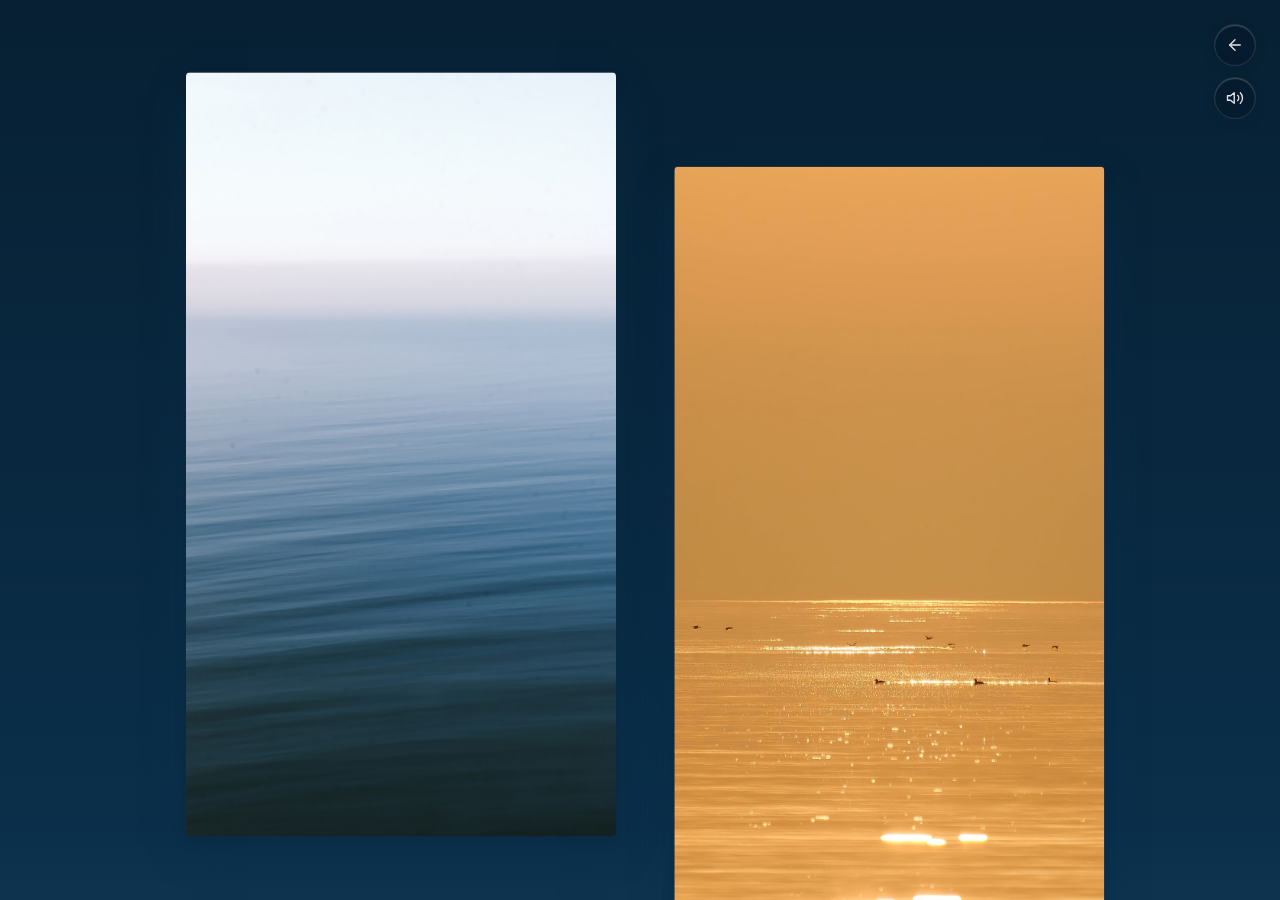
==== commit da1f4d1c: "Update stream.html" ====
--- a/stream.html
+++ b/stream.html
@@ -289,27 +289,21 @@
 
     function applyMovingGradient(data, count) {
       if (!window.GalleryCore) return;
-      const allColors = GalleryCore.extractColors(data);
-      if (allColors.length === 0) return;
-      if (allColors.length === 1) {
-        track.style.backgroundColor = allColors[0];
+      const colors = GalleryCore.extractColors(data);
+      if (colors.length === 0) return;
+      if (colors.length === 1) {
+        track.style.backgroundColor = colors[0];
         return;
       }
 
-      // Новая логика: 1-й цвет (индекс 0) — старт, 2-й (индекс 1) пропускаем, далее берем цвета для потока
-      const rawPalette = allColors.slice(2);
-      const stopsNeeded = Math.max(count + 2, rawPalette.length);
+      // Стандартный полноценный градиент с заменой последнего цвета на первый для петли
+      const stopsNeeded = Math.max(count + 2, colors.length);
       const singleCycleColors = [];
-
-      // Стартовый цвет
-      singleCycleColors.push(allColors[0]);
-
-      for (let i = 0; i < stopsNeeded - 1; i++) {
-        singleCycleColors.push(rawPalette[i % rawPalette.length]);
-      }
-
-      // Заменяем последний цвет на самый первый для идеальной петли
-      singleCycleColors[singleCycleColors.length - 1] = allColors[0];
+      for (let i = 0; i < stopsNeeded; i++) {
+        singleCycleColors.push(colors[i % colors.length]);
+      }
+
+      singleCycleColors[singleCycleColors.length - 1] = singleCycleColors[0];
 
       const allStops = [];
       singleCycleColors.forEach((col, idx) => {
@@ -478,8 +472,8 @@
         const images = GalleryCore.sortImages(rawImages);
         const allColors = GalleryCore.extractColors(data);
         
-        // Палитра для карточек (без первых двух цветов, срез под глоу)
-        const photoColors = allColors.slice(2, 20);
+        // Палитра для глоу на стриме начинается со 2-го цвета (индекс 1)
+        const photoColors = allColors.slice(1, 19);
 
         groupOriginal.innerHTML = '';
         groupClone.innerHTML = '';
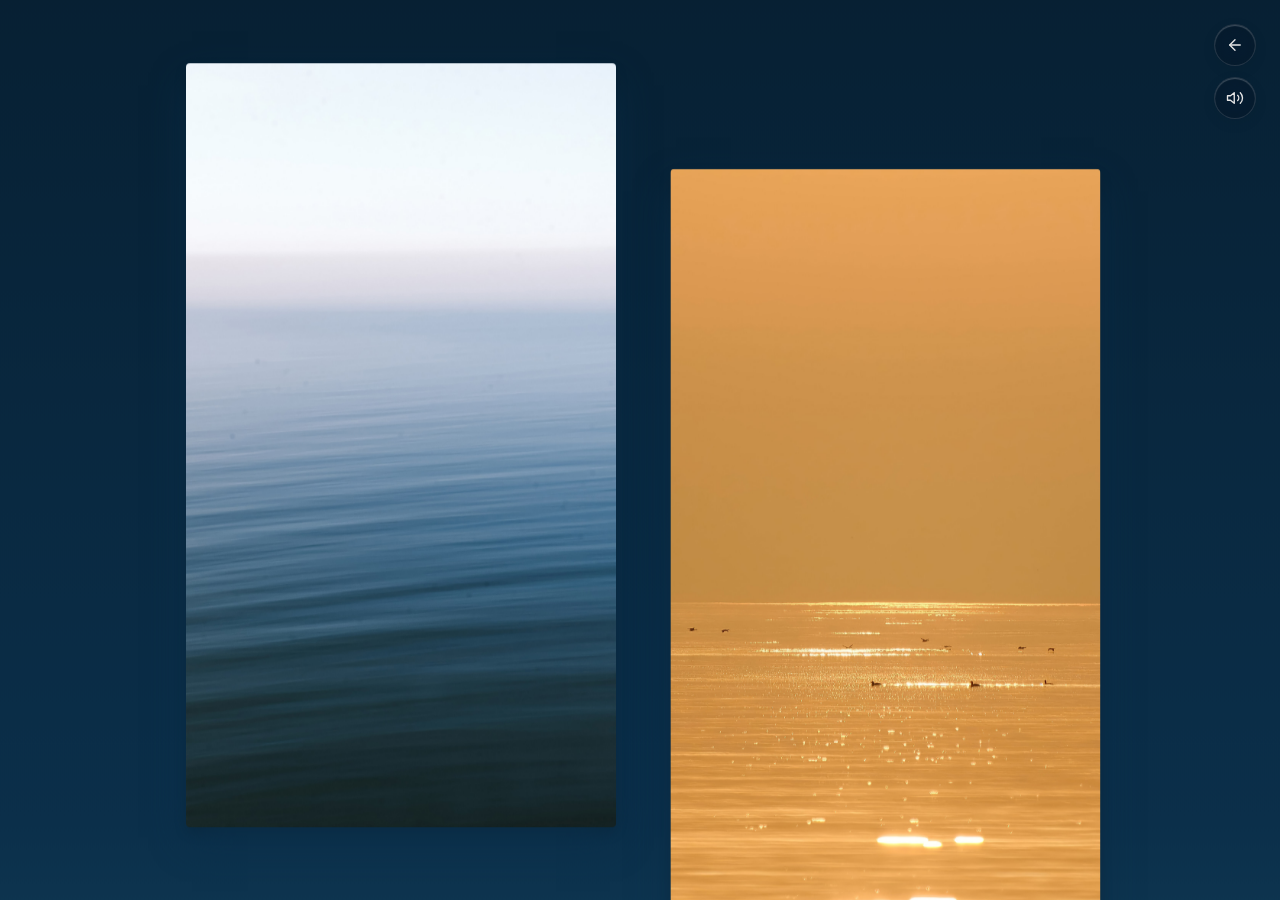
==== commit 9c181326: "Update stream.html" ====
--- a/stream.html
+++ b/stream.html
@@ -6,6 +6,25 @@
   <title>Эффект Френеля — Поток</title>
   <link rel="stylesheet" href="styles.css?v=26">
   <script src="./gallery-core.js?v=5"></script>
+  <style>
+    /* Стили для подписи в модальном окне */
+    .modal {
+      display: flex;
+      flex-direction: column;
+      align-items: center;
+      justify-content: center;
+    }
+    .modal-caption {
+      margin-top: 1rem;
+      font-family: inherit;
+      font-size: 0.9rem;
+      letter-spacing: 0.08em;
+      color: rgba(255, 255, 255, 0.75);
+      text-align: center;
+      pointer-events: none;
+      text-transform: lowercase;
+    }
+  </style>
 </head>
 <body class="page-stream">
 
@@ -41,6 +60,7 @@
   <!-- Модальное окно фокуса -->
   <div class="modal" id="modal" aria-hidden="true">
     <img id="modalImg" src="" alt="Фокус на изображении">
+    <div class="modal-caption" id="modalCaption"></div>
   </div>
 
   <script>
@@ -50,6 +70,7 @@
     const groupClone = document.getElementById('groupClone');
     const modal = document.getElementById('modal');
     const modalImg = document.getElementById('modalImg');
+    const modalCaption = document.getElementById('modalCaption');
     const backBtn = document.getElementById('backBtn');
     const soundBtn = document.getElementById('soundBtn');
 
@@ -296,7 +317,6 @@
         return;
       }
 
-      // Стандартный полноценный градиент с заменой последнего цвета на первый для петли
       const stopsNeeded = Math.max(count + 2, colors.length);
       const singleCycleColors = [];
       for (let i = 0; i < stopsNeeded; i++) {
@@ -340,6 +360,9 @@
 
     function openModal(src) {
       modalImg.src = src;
+      const fileName = src.split('/').pop().replace(/\.[^/.]+$/, '');
+      modalCaption.textContent = fileName;
+
       modal.classList.add('active');
       modal.setAttribute('aria-hidden', 'false');
       document.body.classList.add('modal-open');
@@ -352,6 +375,7 @@
       setTimeout(() => {
         if (!modal.classList.contains('active')) {
           modalImg.src = '';
+          modalCaption.textContent = '';
         }
       }, 300);
     }
@@ -471,8 +495,6 @@
 
         const images = GalleryCore.sortImages(rawImages);
         const allColors = GalleryCore.extractColors(data);
-        
-        // Палитра для глоу на стриме начинается со 2-го цвета (индекс 1)
         const photoColors = allColors.slice(1, 19);
 
         groupOriginal.innerHTML = '';
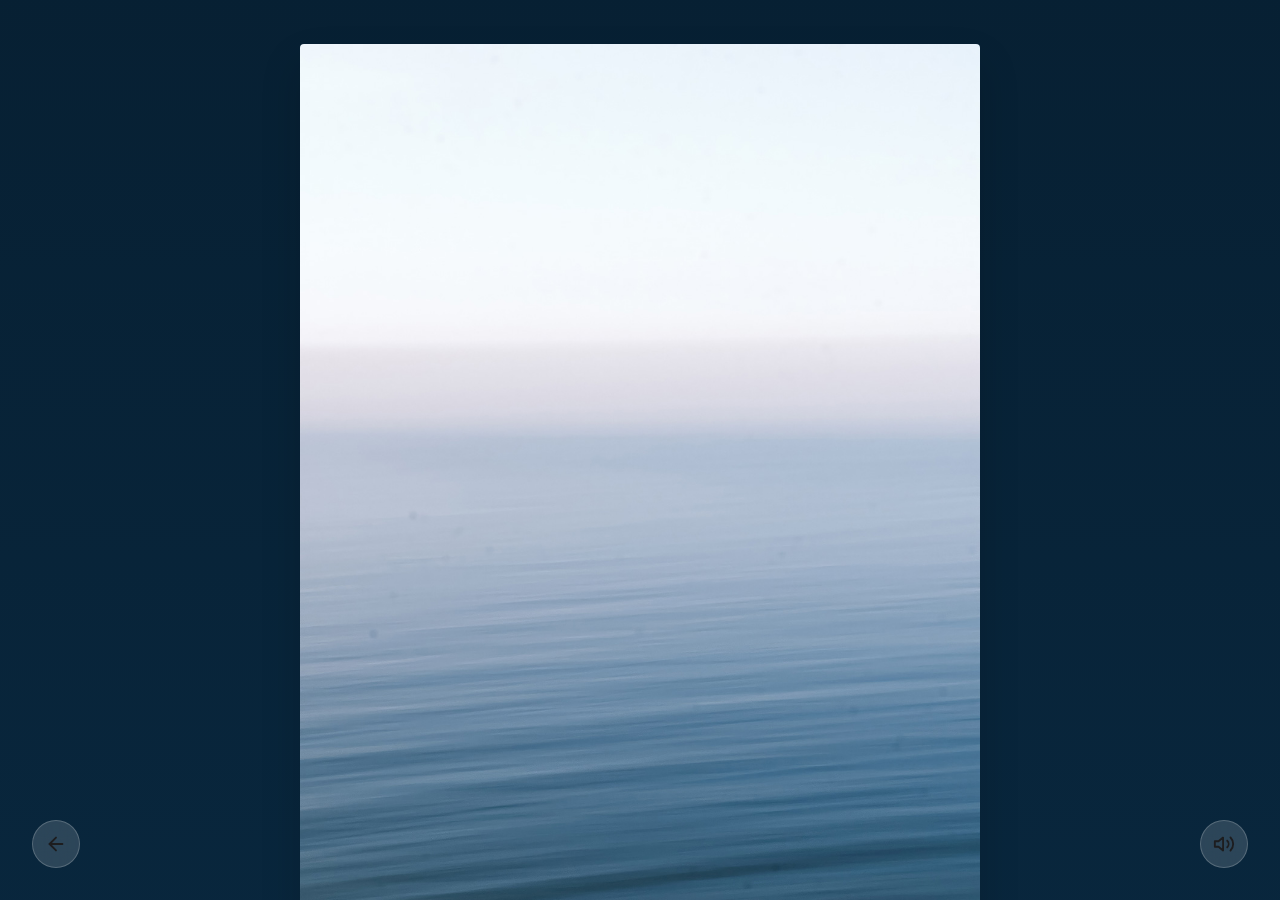
==== commit f82dfa6b: "Update stream.html" ====
--- a/stream.html
+++ b/stream.html
@@ -6,25 +6,6 @@
   <title>Эффект Френеля — Поток</title>
   <link rel="stylesheet" href="styles.css?v=26">
   <script src="./gallery-core.js?v=5"></script>
-  <style>
-    /* Стили для подписи в модальном окне */
-    .modal {
-      display: flex;
-      flex-direction: column;
-      align-items: center;
-      justify-content: center;
-    }
-    .modal-caption {
-      margin-top: 1rem;
-      font-family: inherit;
-      font-size: 0.9rem;
-      letter-spacing: 0.08em;
-      color: rgba(255, 255, 255, 0.75);
-      text-align: center;
-      pointer-events: none;
-      text-transform: lowercase;
-    }
-  </style>
 </head>
 <body class="page-stream">
 
--- a/styles.css
+++ b/styles.css
@@ -1,85 +1,18 @@
+/* ==========================================
+   Основные переменные и сброс
+   ========================================== */
 :root {
-  --bg-color: #ffffff;
-  --text-main: #18191c;
-  --text-dim: #5c6068;
-  --accent: #0f1012;
-  
-  --glass-bg: rgba(255, 255, 255, 0.42);
-  --glass-border: rgba(0, 0, 0, 0.12);
-  --glass-hover: rgba(255, 255, 255, 0.68);
-  --glass-hover-border: rgba(0, 0, 0, 0.22);
-  --ease-smooth: cubic-bezier(0.25, 1, 0.5, 1);
-}
-
-/* === СКРЫТИЕ ПОЛОСЫ ПРОКРУТКИ БЕЗ СКАЧКОВ UI === */
-html {
-  overflow-y: scroll;
-  scrollbar-width: none;
-  -ms-overflow-style: none;
-}
-
-html::-webkit-scrollbar,
-body::-webkit-scrollbar {
-  display: none;
-  width: 0;
-  height: 0;
-}
-
-body {
-  scrollbar-width: none;
-  -ms-overflow-style: none;
-}
-
-/* === ТЁМНЫЙ РЕЖИМ === */
+  --bg-color: #f5f5f7;
+  --text-color: #1d1d1f;
+  --text-dim: rgba(29, 29, 31, 0.6);
+  --accent-color: #0066cc;
+}
+
 body.theme-dark {
-  --bg-color: #0b0c10;
-  --text-main: #e6e6e6;
-  --text-dim: #8a8d93;
-  --accent: #f3dfc0;
-  
-  --glass-bg: rgba(14, 16, 22, 0.35);
-  --glass-border: rgba(255, 255, 255, 0.12);
-  --glass-hover: rgba(24, 28, 38, 0.55);
-  --glass-hover-border: rgba(243, 223, 192, 0.35);
-  background-color: #0b0c10 !important;
-  color: var(--text-main);
-}
-
-body.theme-dark h1 {
-  color: #ffffff;
-}
-
-body.theme-dark .title-accent,
-body.theme-dark .highlight {
-  color: var(--accent);
-  font-weight: 400;
-}
-
-body.theme-dark .author-line {
-  color: var(--text-main);
-  opacity: 0.75;
-}
-
-body.theme-dark .site-footer {
-  color: var(--text-dim);
-}
-
-body.theme-dark .site-footer a {
-  color: var(--text-main);
-  font-weight: 400;
-}
-
-body.theme-dark .site-footer a:hover {
-  color: var(--accent);
-  text-decoration: none;
-}
-
-body.theme-dark .site-footer .footer-copyright {
-  opacity: 0.6;
-}
-
-body.theme-dark .modal {
-  background: rgba(10, 11, 14, 0.88);
+  --bg-color: #0c141c;
+  --text-color: #f5f5f7;
+  --text-dim: rgba(245, 245, 247, 0.6);
+  --accent-color: #2997ff;
 }
 
 * {
@@ -89,357 +22,352 @@
 }
 
 html, body {
+  width: 100%;
+  min-height: 100vh;
+  font-family: -apple-system, BlinkMacSystemFont, "SF Pro Text", "Helvetica Neue", Arial, sans-serif;
   background-color: var(--bg-color);
-  color: var(--text-main);
-  font-family: -apple-system, BlinkMacSystemFont, "Segoe UI", Roboto, Helvetica, Arial, sans-serif;
-  min-height: 100vh;
-  transition: background-color 0.3s ease, color 0.3s ease;
-}
-
-body.modal-open {
-  overflow: hidden !important;
-}
-
-/* === ПОТОКОВАЯ СТРАНИЦА === */
+  color: var(--text-color);
+  transition: background 0.4s ease, color 0.4s ease;
+  overflow-x: hidden;
+}
+
+/* ==========================================
+   Шапка и описание
+   ========================================== */
+header {
+  max-width: 800px;
+  margin: 0 auto;
+  padding: 4rem 2rem 2rem 2rem;
+  text-align: left;
+}
+
+.title-row {
+  display: flex;
+  align-items: baseline;
+  justify-content: space-between;
+  gap: 1rem;
+  margin-bottom: 1.5rem;
+}
+
+h1 {
+  font-size: clamp(2rem, 4vw, 3rem);
+  font-weight: 500;
+  letter-spacing: -0.02em;
+}
+
+.title-accent {
+  font-weight: 300;
+  opacity: 0.85;
+}
+
+.description {
+  font-size: 1.1rem;
+  line-height: 1.6;
+  font-weight: 400;
+  opacity: 0.85;
+}
+
+.highlight {
+  font-weight: 500;
+}
+
+.author-line {
+  display: inline-block;
+  margin-top: 1rem;
+  font-size: 0.95rem;
+  opacity: 0.65;
+}
+
+/* Переключатель языка RU / EN */
+.lang-switch-btn {
+  background: none;
+  border: none;
+  cursor: pointer;
+  font-family: inherit;
+  font-size: 0.95rem;
+  font-weight: 500;
+  color: var(--text-color);
+  opacity: 0.6;
+  transition: opacity 0.2s;
+  display: inline-flex;
+  gap: 0.3rem;
+}
+
+.lang-switch-btn:hover {
+  opacity: 1;
+}
+
+.lang-switch-btn .lang-en {
+  display: none;
+}
+
+.lang-switch-btn.is-eng .lang-ru {
+  display: none;
+}
+
+.lang-switch-btn.is-eng .lang-en {
+  display: inline;
+}
+
+/* ==========================================
+   Галерея (Сетка)
+   ========================================== */
+.gallery-grid {
+  max-width: 1200px;
+  margin: 2rem auto 6rem auto;
+  padding: 0 2rem;
+  display: flex;
+  flex-direction: column;
+  gap: 2.5rem;
+}
+
+.photo-item {
+  width: 100%;
+  max-width: 680px;
+  margin-left: var(--offset, 0rem);
+  transform: translate3d(var(--x-offset, 0%), var(--y-nudge, 0%), 0);
+  transition: transform 0.6s cubic-bezier(0.16, 1, 0.3, 1);
+  cursor: pointer;
+  position: relative;
+}
+
+.photo-item:nth-child(even) {
+  align-self: flex-end;
+}
+
+.photo-item:nth-child(odd) {
+  align-self: flex-start;
+}
+
+.photo-item img {
+  width: 100%;
+  height: auto;
+  display: block;
+  border-radius: 4px;
+  box-shadow: 0 20px 40px rgba(0, 0, 0, 0.12);
+  transition: transform 0.4s ease, box-shadow 0.4s ease;
+}
+
+.photo-item:hover img {
+  transform: scale(1.015);
+  box-shadow: 0 30px 60px var(--glow-color, rgba(0, 0, 0, 0.25));
+}
+
+/* ==========================================
+   Стриминговый режим (Stream)
+   ========================================== */
 body.page-stream {
-  background-color: #0b0c10;
-  color: #e6e6e6;
-  width: 100%;
-  height: 100%;
+  margin: 0;
+  padding: 0;
+  height: 100vh;
   overflow: hidden;
-  touch-action: none;
-  user-select: none;
-  -webkit-tap-highlight-color: transparent;
 }
 
 .stream-viewport {
-  position: relative;
   width: 100vw;
   height: 100vh;
   overflow: hidden;
-  display: flex;
-  justify-content: center;
-  align-items: flex-start;
-  cursor: grab;
-}
-
-.stream-viewport:active {
-  cursor: grabbing;
+  position: relative;
 }
 
 .stream-track {
+  width: 100%;
   position: absolute;
   top: 0;
   left: 0;
-  width: 100%;
   display: flex;
   flex-direction: column;
   align-items: center;
+  gap: 3rem;
+  padding: 4rem 0;
   will-change: transform;
 }
 
 .stream-group {
-  display: flex;
-  flex-wrap: wrap;
-  justify-content: center;
-  gap: 3.5rem 4rem;
-  max-width: 1200px;
-  width: 100%;
-  padding: 5rem 1.5rem;
-}
-
-/* === КАРТОЧКИ И ДИНАМИЧЕСКИЕ ТЕНИ ПОД КАРТИНКАМИ === */
-.photo-card,
-.photo-item {
-  width: calc(50% - 2rem);
-  max-width: 500px;
-  margin-top: var(--offset, 0rem);
-  transform: translate(var(--x-offset, 0%), var(--y-nudge, 0%));
-  transition: transform 0.6s var(--ease-smooth);
-}
-
-.photo-card img,
-.photo-item img {
+  width: 100%;
+  max-width: 680px;
+  display: flex;
+  flex-direction: column;
+  gap: 3rem;
+}
+
+.photo-card {
+  width: 100%;
+  max-width: 680px;
+  margin-left: var(--offset, 0rem);
+  transform: translate3d(var(--x-offset, 0%), var(--y-nudge, 0%), 0);
+  cursor: pointer;
+  position: relative;
+}
+
+.photo-card img {
   width: 100%;
   height: auto;
   display: block;
   border-radius: 4px;
-  /* Единый источник цвета тени — управляемый через JS конфиг (--glow-color) */
-  box-shadow: 0 16px 36px -6px var(--glow-color, rgba(0, 0, 0, 0.4)), 0 6px 14px -2px rgba(0, 0, 0, 0.22);
-  cursor: pointer;
-  transition: transform 0.4s var(--ease-smooth), box-shadow 0.4s var(--ease-smooth);
-}
-
-.photo-card img:hover,
-.photo-item img:hover {
-  transform: scale(1.02);
-  box-shadow: 0 24px 50px -6px var(--glow-color, rgba(0, 0, 0, 0.48)), 0 8px 18px -2px rgba(0, 0, 0, 0.26);
-}
-
-/* === ПЛАВАЮЩИЕ КНОПКИ === */
-.sound-btn,
+  box-shadow: 0 20px 40px rgba(0, 0, 0, 0.15);
+}
+
+/* ==========================================
+   Футер
+   ========================================== */
+.site-footer {
+  max-width: 800px;
+  margin: 0 auto;
+  padding: 4rem 2rem 6rem 2rem;
+  font-size: 0.95rem;
+  line-height: 1.6;
+  opacity: 0.7;
+}
+
+.footer-mode-link {
+  margin-bottom: 1rem;
+}
+
+.footer-glasses-icon {
+  width: 16px;
+  height: 16px;
+  display: inline-block;
+  vertical-align: -2px;
+  stroke: currentColor;
+  stroke-width: 2;
+  fill: none;
+}
+
+.site-footer a {
+  color: inherit;
+  text-decoration: underline;
+  text-underline-offset: 3px;
+  transition: opacity 0.2s;
+}
+
+.site-footer a:hover {
+  opacity: 1;
+}
+
+.footer-contacts {
+  margin-bottom: 1rem;
+}
+
+.footer-copyright {
+  font-size: 0.855rem;
+  opacity: 0.6;
+  letter-spacing: 0.03em;
+}
+
+/* ==========================================
+   Плавающие кнопки управления
+   ========================================== */
+.theme-toggle-btn,
 .pattern-btn,
 .stream-nav-btn,
+.scroll-top-btn,
 .back-btn,
-.theme-toggle-btn,
-.scroll-top-btn {
+.sound-btn {
   position: fixed;
+  bottom: 2rem;
   z-index: 100;
-  width: 42px;
-  height: 42px;
+  width: 48px;
+  height: 48px;
   border-radius: 50%;
-  background: var(--glass-bg);
-  backdrop-filter: blur(16px) saturate(160%);
-  -webkit-backdrop-filter: blur(16px) saturate(160%);
-  border: 1px solid var(--glass-border);
-  box-shadow: inset 0 1px 1px rgba(255, 255, 255, 0.22), 0 4px 16px rgba(0, 0, 0, 0.06);
+  background: rgba(255, 255, 255, 0.15);
+  backdrop-filter: blur(12px);
+  -webkit-backdrop-filter: blur(12px);
+  border: 1px solid rgba(255, 255, 255, 0.2);
+  cursor: pointer;
   display: flex;
   align-items: center;
   justify-content: center;
-  cursor: pointer;
-  color: var(--text-main);
-  text-decoration: none;
+  transition: opacity 0.3s ease, transform 0.2s ease, background 0.2s ease;
+  opacity: 0;
+  pointer-events: none;
+}
+
+body.theme-dark .theme-toggle-btn,
+body.theme-dark .pattern-btn,
+body.theme-dark .stream-nav-btn,
+body.theme-dark .scroll-top-btn,
+body.theme-dark .back-btn,
+body.theme-dark .sound-btn {
+  background: rgba(0, 0, 0, 0.25);
+  border-color: rgba(255, 255, 255, 0.1);
+}
+
+.theme-toggle-btn.visible,
+.pattern-btn.visible,
+.stream-nav-btn.visible,
+.scroll-top-btn.visible,
+.back-btn.visible,
+.sound-btn.visible {
   opacity: 1;
   pointer-events: auto;
-  transform: translateY(0);
-  transition: opacity 0.35s var(--ease-smooth), transform 0.35s var(--ease-smooth), background-color 0.25s ease, border-color 0.25s ease, color 0.25s ease, box-shadow 0.25s ease;
-}
-
-.sound-btn:hover,
+}
+
+.theme-toggle-btn:hover,
 .pattern-btn:hover,
 .stream-nav-btn:hover,
+.scroll-top-btn:hover,
 .back-btn:hover,
-.theme-toggle-btn:hover,
-.scroll-top-btn:hover {
-  background: var(--glass-hover);
-  border-color: var(--glass-hover-border);
-  color: var(--accent);
-  box-shadow: inset 0 1px 2px rgba(255, 255, 255, 0.35), 0 6px 20px rgba(0, 0, 0, 0.1);
-}
-
-.sound-btn svg,
+.sound-btn:hover {
+  transform: scale(1.05);
+}
+
+/* Расположение плавающих кнопок в галерее */
+.theme-toggle-btn { left: 2rem; }
+.pattern-btn { left: calc(2rem + 60px); }
+.stream-nav-btn { right: 2rem; }
+.scroll-top-btn { right: 2rem; display: none; }
+.scroll-top-btn.visible { display: flex; }
+
+/* Кнопки на странице стрима */
+.back-btn { left: 2rem; }
+.sound-btn { right: 2rem; }
+
+/* Иконки внутри кнопок */
+.theme-toggle-btn svg,
 .pattern-btn svg,
 .stream-nav-btn svg,
+.scroll-top-btn svg,
 .back-btn svg,
-.theme-toggle-btn svg,
-.scroll-top-btn svg {
-  width: 18px;
-  height: 18px;
-  stroke: currentColor;
-  stroke-width: 1.8;
+.sound-btn svg {
+  width: 22px;
+  height: 22px;
+  stroke: var(--text-color);
+  stroke-width: 2;
+  fill: none;
   stroke-linecap: round;
   stroke-linejoin: round;
-  fill: none;
-  display: block;
-}
-
-.stream-nav-btn:not(.visible) {
+}
+
+.icon-moon { display: none; }
+body.theme-dark .icon-sun { display: none; }
+body.theme-dark .icon-moon { display: block; }
+
+.sound-btn .icon-sound { display: none; }
+.sound-btn.playing .icon-mute { display: none; }
+.sound-btn.playing .icon-sound { display: block; }
+
+/* ==========================================
+   Модальное окно с подписью
+   ========================================== */
+.modal {
+  position: fixed;
+  top: 0;
+  left: 0;
+  width: 100vw;
+  height: 100vh;
+  background: rgba(0, 0, 0, 0.85);
+  backdrop-filter: blur(20px);
+  -webkit-backdrop-filter: blur(20px);
+  z-index: 1000;
+  display: flex;
+  flex-direction: column;
+  align-items: center;
+  justify-content: center;
+  padding: 2rem;
   opacity: 0;
   pointer-events: none;
-  transform: translateY(-8px);
-}
-
-.scroll-top-btn {
-  top: 8.1rem;
-  right: 1.5rem;
-  opacity: 0;
-  pointer-events: none;
-  transform: translateY(8px);
-}
-
-.scroll-top-btn.visible {
-  opacity: 1;
-  pointer-events: auto;
-  transform: translateY(0);
-}
-
-.theme-toggle-btn .icon-sun { display: block; }
-.theme-toggle-btn .icon-moon { display: none; }
-body.theme-dark .theme-toggle-btn .icon-sun { display: none; }
-body.theme-dark .theme-toggle-btn .icon-moon { display: block; }
-
-.theme-toggle-btn { top: 1.5rem; right: 1.5rem; }
-.pattern-btn { top: 4.8rem; right: 1.5rem; }
-.stream-nav-btn { top: 8.1rem; right: 1.5rem; }
-
-.back-btn { top: 1.5rem; right: 1.5rem; left: auto; }
-.page-stream .sound-btn { top: 4.8rem; right: 1.5rem; background: rgba(14, 16, 22, 0.35); border-color: rgba(255, 255, 255, 0.12); color: #e6e6e6; }
-.page-stream .back-btn { background: rgba(14, 16, 22, 0.35); border-color: rgba(255, 255, 255, 0.12); color: #e6e6e6; }
-.sound-btn { top: 1.5rem; right: 1.5rem; }
-
-.sound-btn .icon-sound { display: none; }
-.sound-btn .icon-mute { display: block; }
-.sound-btn.playing .icon-sound { display: block; }
-.sound-btn.playing .icon-mute { display: none; }
-
-/* === ШАПКА И ЗАГОЛОВОК === */
-header {
-  max-width: 900px;
-  margin: 0 auto;
-  padding: 7rem 1.5rem 3rem 1.5rem;
-  text-align: center;
-}
-
-.title-row {
-  display: inline-flex;
-  align-items: baseline;
-  justify-content: center;
-  flex-wrap: nowrap;
-  max-width: 100%;
-  margin-bottom: 1.5rem;
-}
-
-h1 {
-  font-size: 2.2rem;
-  font-weight: 300;
-  line-height: 1.15;
-  letter-spacing: -0.02em;
-  margin: 0;
-  padding: 0;
-  color: #121316;
-  display: inline-flex;
-  align-items: baseline;
-  justify-content: center;
-  min-width: 0;
-}
-
-.title-text-box {
-  display: inline-block;
-  width: 290px;
-  text-align: right;
-  white-space: nowrap;
-}
-
-.title-accent,
-.highlight {
-  color: #000000;
-  font-weight: 600;
-}
-
-/* === ТЕКСТОВЫЙ ПЕРЕКЛЮЧАТЕЛЬ RU / EN === */
-.lang-switch-btn {
-  background: none;
-  border: none;
-  padding: 0;
-  margin: 0 0 0 0.5rem;
-  vertical-align: baseline;
-  flex-shrink: 0;
-  font-size: 0.74em;
-  font-weight: 400;
-  letter-spacing: 0.05em;
-  color: var(--text-dim);
-  cursor: pointer;
-  outline: none;
-  transition: color 0.25s ease;
-}
-
-.lang-switch-btn .lang-ru { display: inline; }
-.lang-switch-btn .lang-en { display: none; }
-.lang-switch-btn.is-eng .lang-ru { display: none; }
-.lang-switch-btn.is-eng .lang-en { display: inline; }
-
-.lang-switch-btn:hover,
-.lang-switch-btn:active,
-.lang-switch-btn:focus {
-  color: var(--accent);
-}
-
-.description {
-  font-size: 1.05rem;
-  line-height: 1.8;
-  color: var(--text-dim);
-  max-width: 720px;
-  margin: 0 auto;
-}
-
-.author-line {
-  display: inline-block;
-  font-size: 0.9rem;
-  letter-spacing: 0.05em;
-  text-transform: uppercase;
-  color: #2b2e35;
-  opacity: 0.9;
-}
-
-/* === СЕТКА ФОТОГРАФИЙ === */
-.gallery-grid {
-  display: flex;
-  flex-wrap: wrap;
-  justify-content: center;
-  gap: 4rem 4.5rem;
-  max-width: 1200px;
-  margin: 0 auto;
-  padding: 2rem 1.5rem 6rem 1.5rem;
-}
-
-/* === ФУТЕР === */
-.site-footer {
-  text-align: center;
-  padding: 4rem 1.5rem 6rem 1.5rem;
-  color: #636770;
-  font-size: 0.95rem;
-  line-height: 1.8;
-}
-
-.site-footer a {
-  color: #111215;
-  font-weight: 500;
-  text-decoration: none !important;
-  transition: color 0.25s ease;
-}
-
-.site-footer a:hover {
-  color: #000000 !important;
-  text-decoration: none !important;
-}
-
-.footer-mode-link {
-  margin-bottom: 2rem;
-  font-size: 0.95rem;
-  letter-spacing: 0.03em;
-}
-
-.footer-glasses-icon {
-  width: 15px;
-  height: 15px;
-  stroke: currentColor;
-  stroke-width: 1.8;
-  stroke-linecap: round;
-  stroke-linejoin: round;
-  fill: none;
-  display: inline-block;
-  vertical-align: -2px;
-  margin: 0 0.35rem;
-  transition: stroke 0.25s ease, transform 0.25s ease;
-}
-
-.footer-mode-link a:hover .footer-glasses-icon {
-  transform: scale(1.1);
-}
-
-.footer-contacts {
-  margin-bottom: 1.5rem;
-}
-
-.footer-copyright {
-  font-size: 0.85rem;
-  opacity: 0.75;
-}
-
-/* === МОДАЛЬНОЕ ОКНО === */
-.modal {
-  position: fixed;
-  inset: 0;
-  z-index: 1000;
-  background: rgba(255, 255, 255, 0.94);
-  backdrop-filter: blur(16px);
-  -webkit-backdrop-filter: blur(16px);
-  display: flex;
-  align-items: center;
-  justify-content: center;
-  opacity: 0;
-  pointer-events: none;
-  transition: opacity 0.35s var(--ease-smooth);
+  transition: opacity 0.35s ease;
 }
 
 .modal.active {
@@ -449,172 +377,23 @@
 
 .modal img {
   max-width: 90vw;
-  max-height: 90vh;
+  max-height: 80vh;
   object-fit: contain;
   border-radius: 4px;
-  box-shadow: 0 25px 60px rgba(0, 0, 0, 0.8);
-  transform: scale(0.96);
-  transition: transform 0.35s var(--ease-smooth);
-}
-
-.modal.active img {
-  transform: scale(1);
-}
-
-/* === АДАПТИВНОСТЬ: 1280px - 769px === */
-@media (max-width: 1280px) and (min-width: 769px) {
-  .gallery-grid,
-  .stream-group {
-    max-width: 1060px;
-    padding-left: 3.5rem;
-    padding-right: 3.5rem;
-    gap: 3.5rem 3rem;
-  }
-
-  .photo-item,
-  .photo-card {
-    width: calc(50% - 1.5rem);
-    max-width: 430px;
-  }
-}
-
-/* === АДАПТИВНОСТЬ: ДО 768px === */
-@media (max-width: 768px) {
-  header {
-    text-align: left;
-    padding: 1.5rem 5rem 2.5rem 2rem;
-    max-width: 480px;
-    margin: 0 auto;
-  }
-
-  .title-row {
-    margin-bottom: 1.25rem;
-    justify-content: flex-start;
-  }
-
-  h1 {
-    font-size: 1.85rem;
-    justify-content: flex-start;
-  }
-
-  .title-text-box {
-    width: auto;
-    max-width: 100%;
-    text-align: left;
-    white-space: normal;
-  }
-
-  .lang-switch-btn {
-    margin-left: 0.5rem;
-  }
-
-  .scroll-top-btn {
-    top: 8.1rem;
-    right: 1.5rem;
-  }
-
-  .description {
-    font-size: 0.95rem;
-    line-height: 1.7;
-    text-align: left;
-    max-width: 100%;
-    margin: 0;
-    text-wrap: pretty;
-  }
-
-  .author-line {
-    font-size: 0.82rem;
-    margin-top: 0.5rem;
-  }
-
-  .gallery-grid,
-  .stream-group {
-    gap: 3.5rem 0;
-    padding-top: 1.5rem;
-    padding-left: 2rem;
-    padding-right: 2rem;
-    max-width: 480px;
-    margin: 0 auto;
-  }
-
-  .photo-item,
-  .photo-card {
-    width: 100%;
-    max-width: 100%;
-    margin-top: 0 !important;
-  }
-
-  .photo-item:first-child,
-  .photo-card:first-child {
-    transform: translate(0, var(--y-nudge, 0%)) !important;
-  }
-
-  .site-footer {
-    padding: 3.5rem 2rem 5rem 2rem;
-  }
-}
-
-/* === АДАПТИВНОСТЬ: ДО 480px === */
-@media (max-width: 480px) {
-  header {
-    padding-top: 1.5rem;
-    padding-left: 1.5rem;
-    padding-right: 5rem;
-    max-width: 100%;
-    margin: 0;
-  }
-
-  .title-row {
-    margin-bottom: 1rem;
-    justify-content: flex-start;
-  }
-
-  h1 {
-    font-size: 1.5rem;
-    justify-content: flex-start;
-  }
-
-  .title-text-box {
-    width: auto;
-    max-width: 100%;
-    text-align: left;
-    white-space: normal;
-  }
-
-  .lang-switch-btn {
-    margin-left: 0.4rem;
-  }
-
-  .description {
-    font-size: 12px;
-    line-height: 1.6;
-    text-align: left;
-  }
-
-  .author-line {
-    font-size: 11px;
-  }
-
-  .gallery-grid,
-  .stream-group {
-    display: flex;
-    flex-direction: column;
-    align-items: flex-start;
-    padding-left: 1.5rem;
-    padding-right: 1.5rem;
-    max-width: 100%;
-    margin: 0;
-  }
-
-  .photo-item,
-  .photo-card {
-    width: 75%;
-    max-width: 75%;
-    margin-top: 0 !important;
-  }
-
-  .photo-item:first-child,
-  .photo-card:first-child {
-    transform: translate(0, var(--y-nudge, 0%)) !important;
-  }
-}
+  box-shadow: 0 30px 60px rgba(0, 0, 0, 0.4);
+}
+
+.modal-caption {
+  margin-top: 1.2rem;
+  font-family: inherit;
+  font-size: 0.9rem;
+  letter-spacing: 0.08em;
+  color: rgba(255, 255, 255, 0.75);
+  text-align: center;
+  pointer-events: none;
+  text-transform: lowercase;
+}
+
+body.modal-open {
+  overflow: hidden;
+}
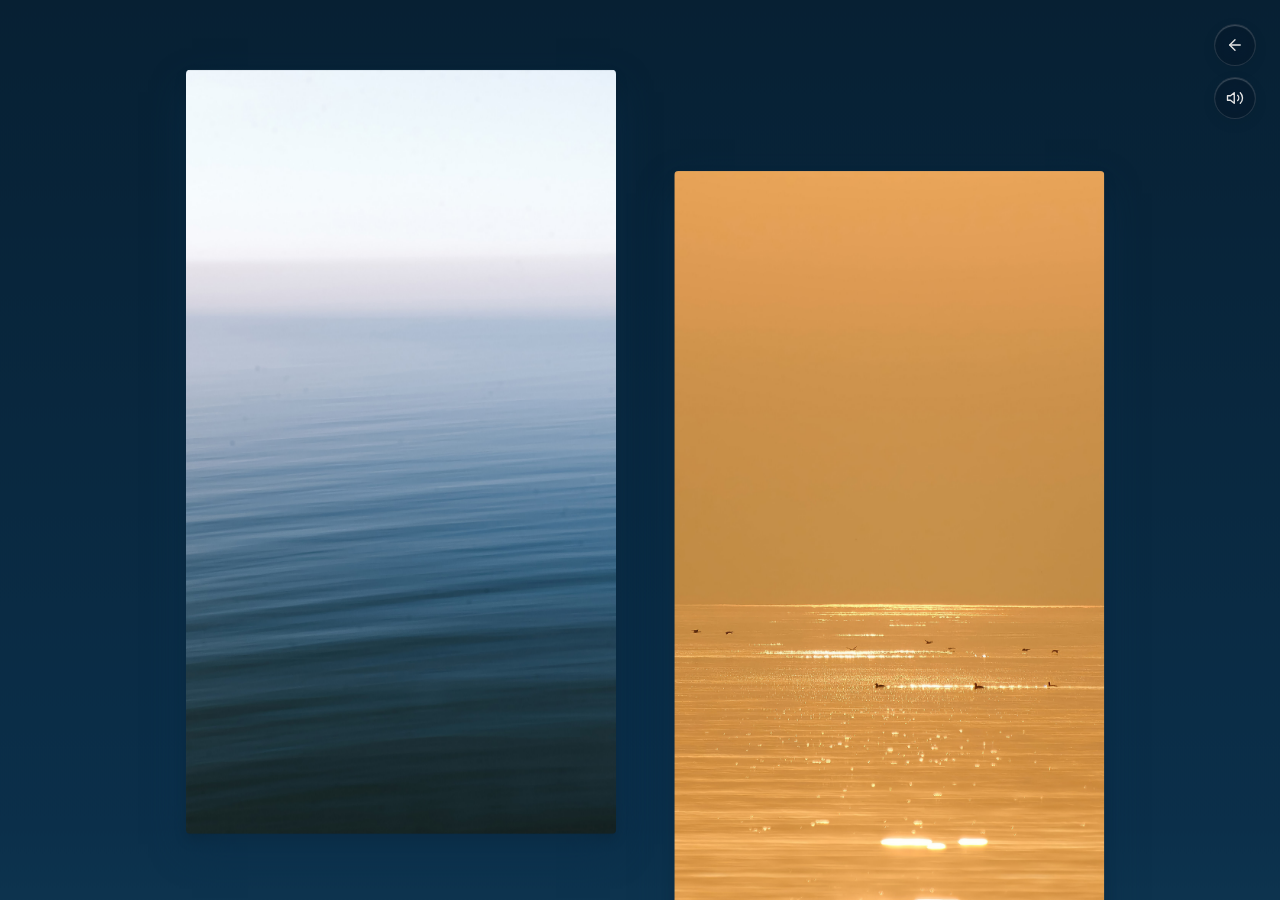
==== commit f9c5fb80: "Update stream.html" ====
--- a/stream.html
+++ b/stream.html
@@ -4,6 +4,22 @@
   <meta charset="UTF-8">
   <meta name="viewport" content="width=device-width, initial-scale=1.0, user-scalable=no">
   <title>Эффект Френеля — Поток</title>
+  <!-- SEO & Open Graph (Поток) -->
+  <meta name="description" content="Эффект Френеля — непрерывный визуальный поток и звуковая медитация. Версия без текста для наблюдения.">
+  <meta property="og:title" content="Эффект Френеля — Поток">
+  <meta property="og:description" content="Непрерывный визуальный поток и звуковая медитация.">
+  <meta property="og:type" content="website">
+  <meta property="og:url" content="https://meftyster.github.io/Fresnel/stream.html">
+  <meta property="og:image" content="https://meftyster.github.io/Fresnel/images/BlueCoral-09.jpg">
+  
+  <meta name="twitter:card" content="summary_large_image">
+  <meta name="twitter:title" content="Эффект Френеля — Поток">
+  <meta name="twitter:description" content="Непрерывный визуальный поток и звуковая медитация.">
+  <meta name="twitter:image" content="https://meftyster.github.io/Fresnel/images/BlueCoral-09.jpg">
+
+  <!-- Фавиконки -->
+  <link rel="icon" href="favicon.ico" sizes="any">
+  <link rel="apple-touch-icon" href="apple-touch-icon.png">
   <link rel="stylesheet" href="styles.css?v=26">
   <script src="./gallery-core.js?v=5"></script>
 </head>
--- a/styles.css
+++ b/styles.css
@@ -1,18 +1,85 @@
-/* ==========================================
-   Основные переменные и сброс
-   ========================================== */
 :root {
-  --bg-color: #f5f5f7;
-  --text-color: #1d1d1f;
-  --text-dim: rgba(29, 29, 31, 0.6);
-  --accent-color: #0066cc;
-}
-
+  --bg-color: #ffffff;
+  --text-main: #18191c;
+  --text-dim: #5c6068;
+  --accent: #0f1012;
+  
+  --glass-bg: rgba(255, 255, 255, 0.42);
+  --glass-border: rgba(0, 0, 0, 0.12);
+  --glass-hover: rgba(255, 255, 255, 0.68);
+  --glass-hover-border: rgba(0, 0, 0, 0.22);
+  --ease-smooth: cubic-bezier(0.25, 1, 0.5, 1);
+}
+
+/* === СКРЫТИЕ ПОЛОСЫ ПРОКРУТКИ БЕЗ СКАЧКОВ UI === */
+html {
+  overflow-y: scroll;
+  scrollbar-width: none;
+  -ms-overflow-style: none;
+}
+
+html::-webkit-scrollbar,
+body::-webkit-scrollbar {
+  display: none;
+  width: 0;
+  height: 0;
+}
+
+body {
+  scrollbar-width: none;
+  -ms-overflow-style: none;
+}
+
+/* === ТЁМНЫЙ РЕЖИМ === */
 body.theme-dark {
-  --bg-color: #0c141c;
-  --text-color: #f5f5f7;
-  --text-dim: rgba(245, 245, 247, 0.6);
-  --accent-color: #2997ff;
+  --bg-color: #0b0c10;
+  --text-main: #e6e6e6;
+  --text-dim: #8a8d93;
+  --accent: #f3dfc0;
+  
+  --glass-bg: rgba(14, 16, 22, 0.35);
+  --glass-border: rgba(255, 255, 255, 0.12);
+  --glass-hover: rgba(24, 28, 38, 0.55);
+  --glass-hover-border: rgba(243, 223, 192, 0.35);
+  background-color: #0b0c10 !important;
+  color: var(--text-main);
+}
+
+body.theme-dark h1 {
+  color: #ffffff;
+}
+
+body.theme-dark .title-accent,
+body.theme-dark .highlight {
+  color: var(--accent);
+  font-weight: 400;
+}
+
+body.theme-dark .author-line {
+  color: var(--text-main);
+  opacity: 0.75;
+}
+
+body.theme-dark .site-footer {
+  color: var(--text-dim);
+}
+
+body.theme-dark .site-footer a {
+  color: var(--text-main);
+  font-weight: 400;
+}
+
+body.theme-dark .site-footer a:hover {
+  color: var(--accent);
+  text-decoration: none;
+}
+
+body.theme-dark .site-footer .footer-copyright {
+  opacity: 0.6;
+}
+
+body.theme-dark .modal {
+  background: rgba(10, 11, 14, 0.88);
 }
 
 * {
@@ -22,344 +89,350 @@
 }
 
 html, body {
+  background-color: var(--bg-color);
+  color: var(--text-main);
+  font-family: -apple-system, BlinkMacSystemFont, "Segoe UI", Roboto, Helvetica, Arial, sans-serif;
+  min-height: 100vh;
+  transition: background-color 0.3s ease, color 0.3s ease;
+}
+
+body.modal-open {
+  overflow: hidden !important;
+}
+
+/* === ПОТОКОВАЯ СТРАНИЦА === */
+body.page-stream {
+  background-color: #0b0c10;
+  color: #e6e6e6;
   width: 100%;
-  min-height: 100vh;
-  font-family: -apple-system, BlinkMacSystemFont, "SF Pro Text", "Helvetica Neue", Arial, sans-serif;
-  background-color: var(--bg-color);
-  color: var(--text-color);
-  transition: background 0.4s ease, color 0.4s ease;
-  overflow-x: hidden;
-}
-
-/* ==========================================
-   Шапка и описание
-   ========================================== */
-header {
-  max-width: 800px;
-  margin: 0 auto;
-  padding: 4rem 2rem 2rem 2rem;
-  text-align: left;
-}
-
-.title-row {
+  height: 100%;
+  overflow: hidden;
+  touch-action: none;
+  user-select: none;
+  -webkit-tap-highlight-color: transparent;
+}
+
+.stream-viewport {
+  position: relative;
+  width: 100vw;
+  height: 100vh;
+  overflow: hidden;
   display: flex;
-  align-items: baseline;
-  justify-content: space-between;
-  gap: 1rem;
-  margin-bottom: 1.5rem;
-}
-
-h1 {
-  font-size: clamp(2rem, 4vw, 3rem);
-  font-weight: 500;
-  letter-spacing: -0.02em;
-}
-
-.title-accent {
-  font-weight: 300;
-  opacity: 0.85;
-}
-
-.description {
-  font-size: 1.1rem;
-  line-height: 1.6;
-  font-weight: 400;
-  opacity: 0.85;
-}
-
-.highlight {
-  font-weight: 500;
-}
-
-.author-line {
-  display: inline-block;
-  margin-top: 1rem;
-  font-size: 0.95rem;
-  opacity: 0.65;
-}
-
-/* Переключатель языка RU / EN */
-.lang-switch-btn {
-  background: none;
-  border: none;
-  cursor: pointer;
-  font-family: inherit;
-  font-size: 0.95rem;
-  font-weight: 500;
-  color: var(--text-color);
-  opacity: 0.6;
-  transition: opacity 0.2s;
-  display: inline-flex;
-  gap: 0.3rem;
-}
-
-.lang-switch-btn:hover {
-  opacity: 1;
-}
-
-.lang-switch-btn .lang-en {
-  display: none;
-}
-
-.lang-switch-btn.is-eng .lang-ru {
-  display: none;
-}
-
-.lang-switch-btn.is-eng .lang-en {
-  display: inline;
-}
-
-/* ==========================================
-   Галерея (Сетка)
-   ========================================== */
-.gallery-grid {
-  max-width: 1200px;
-  margin: 2rem auto 6rem auto;
-  padding: 0 2rem;
+  justify-content: center;
+  align-items: flex-start;
+  cursor: grab;
+}
+
+.stream-viewport:active {
+  cursor: grabbing;
+}
+
+.stream-track {
+  position: absolute;
+  top: 0;
+  left: 0;
+  width: 100%;
   display: flex;
   flex-direction: column;
-  gap: 2.5rem;
-}
-
+  align-items: center;
+  will-change: transform;
+}
+
+.stream-group {
+  display: flex;
+  flex-wrap: wrap;
+  justify-content: center;
+  gap: 3.5rem 4rem;
+  max-width: 1200px;
+  width: 100%;
+  padding: 5rem 1.5rem;
+}
+
+/* === КАРТОЧКИ И ДИНАМИЧЕСКИЕ ТЕНИ ПОД КАРТИНКАМИ === */
+.photo-card,
 .photo-item {
-  width: 100%;
-  max-width: 680px;
-  margin-left: var(--offset, 0rem);
-  transform: translate3d(var(--x-offset, 0%), var(--y-nudge, 0%), 0);
-  transition: transform 0.6s cubic-bezier(0.16, 1, 0.3, 1);
-  cursor: pointer;
-  position: relative;
-}
-
-.photo-item:nth-child(even) {
-  align-self: flex-end;
-}
-
-.photo-item:nth-child(odd) {
-  align-self: flex-start;
-}
-
+  width: calc(50% - 2rem);
+  max-width: 500px;
+  margin-top: var(--offset, 0rem);
+  transform: translate(var(--x-offset, 0%), var(--y-nudge, 0%));
+  transition: transform 0.6s var(--ease-smooth);
+}
+
+.photo-card img,
 .photo-item img {
   width: 100%;
   height: auto;
   display: block;
   border-radius: 4px;
-  box-shadow: 0 20px 40px rgba(0, 0, 0, 0.12);
-  transition: transform 0.4s ease, box-shadow 0.4s ease;
-}
-
-.photo-item:hover img {
-  transform: scale(1.015);
-  box-shadow: 0 30px 60px var(--glow-color, rgba(0, 0, 0, 0.25));
-}
-
-/* ==========================================
-   Стриминговый режим (Stream)
-   ========================================== */
-body.page-stream {
-  margin: 0;
-  padding: 0;
-  height: 100vh;
-  overflow: hidden;
-}
-
-.stream-viewport {
-  width: 100vw;
-  height: 100vh;
-  overflow: hidden;
-  position: relative;
-}
-
-.stream-track {
-  width: 100%;
-  position: absolute;
-  top: 0;
-  left: 0;
-  display: flex;
-  flex-direction: column;
-  align-items: center;
-  gap: 3rem;
-  padding: 4rem 0;
-  will-change: transform;
-}
-
-.stream-group {
-  width: 100%;
-  max-width: 680px;
-  display: flex;
-  flex-direction: column;
-  gap: 3rem;
-}
-
-.photo-card {
-  width: 100%;
-  max-width: 680px;
-  margin-left: var(--offset, 0rem);
-  transform: translate3d(var(--x-offset, 0%), var(--y-nudge, 0%), 0);
+  box-shadow: 0 16px 36px -6px var(--glow-color, rgba(0, 0, 0, 0.4)), 0 6px 14px -2px rgba(0, 0, 0, 0.22);
   cursor: pointer;
-  position: relative;
-}
-
-.photo-card img {
-  width: 100%;
-  height: auto;
-  display: block;
-  border-radius: 4px;
-  box-shadow: 0 20px 40px rgba(0, 0, 0, 0.15);
-}
-
-/* ==========================================
-   Футер
-   ========================================== */
-.site-footer {
-  max-width: 800px;
-  margin: 0 auto;
-  padding: 4rem 2rem 6rem 2rem;
-  font-size: 0.95rem;
-  line-height: 1.6;
-  opacity: 0.7;
-}
-
-.footer-mode-link {
-  margin-bottom: 1rem;
-}
-
-.footer-glasses-icon {
-  width: 16px;
-  height: 16px;
-  display: inline-block;
-  vertical-align: -2px;
-  stroke: currentColor;
-  stroke-width: 2;
-  fill: none;
-}
-
-.site-footer a {
-  color: inherit;
-  text-decoration: underline;
-  text-underline-offset: 3px;
-  transition: opacity 0.2s;
-}
-
-.site-footer a:hover {
-  opacity: 1;
-}
-
-.footer-contacts {
-  margin-bottom: 1rem;
-}
-
-.footer-copyright {
-  font-size: 0.855rem;
-  opacity: 0.6;
-  letter-spacing: 0.03em;
-}
-
-/* ==========================================
-   Плавающие кнопки управления
-   ========================================== */
-.theme-toggle-btn,
+  transition: transform 0.4s var(--ease-smooth), box-shadow 0.4s var(--ease-smooth);
+}
+
+.photo-card img:hover,
+.photo-item img:hover {
+  transform: scale(1.02);
+  box-shadow: 0 24px 50px -6px var(--glow-color, rgba(0, 0, 0, 0.48)), 0 8px 18px -2px rgba(0, 0, 0, 0.26);
+}
+
+/* === ПЛАВАЮЩИЕ КНОПКИ === */
+.sound-btn,
 .pattern-btn,
 .stream-nav-btn,
-.scroll-top-btn,
 .back-btn,
-.sound-btn {
+.theme-toggle-btn,
+.scroll-top-btn {
   position: fixed;
-  bottom: 2rem;
   z-index: 100;
-  width: 48px;
-  height: 48px;
+  width: 42px;
+  height: 42px;
   border-radius: 50%;
-  background: rgba(255, 255, 255, 0.15);
-  backdrop-filter: blur(12px);
-  -webkit-backdrop-filter: blur(12px);
-  border: 1px solid rgba(255, 255, 255, 0.2);
-  cursor: pointer;
+  background: var(--glass-bg);
+  backdrop-filter: blur(16px) saturate(160%);
+  -webkit-backdrop-filter: blur(16px) saturate(160%);
+  border: 1px solid var(--glass-border);
+  box-shadow: inset 0 1px 1px rgba(255, 255, 255, 0.22), 0 4px 16px rgba(0, 0, 0, 0.06);
   display: flex;
   align-items: center;
   justify-content: center;
-  transition: opacity 0.3s ease, transform 0.2s ease, background 0.2s ease;
+  cursor: pointer;
+  color: var(--text-main);
+  text-decoration: none;
+  opacity: 1;
+  pointer-events: auto;
+  transform: translateY(0);
+  transition: opacity 0.35s var(--ease-smooth), transform 0.35s var(--ease-smooth), background-color 0.25s ease, border-color 0.25s ease, color 0.25s ease, box-shadow 0.25s ease;
+}
+
+.sound-btn:hover,
+.pattern-btn:hover,
+.stream-nav-btn:hover,
+.back-btn:hover,
+.theme-toggle-btn:hover,
+.scroll-top-btn:hover {
+  background: var(--glass-hover);
+  border-color: var(--glass-hover-border);
+  color: var(--accent);
+  box-shadow: inset 0 1px 2px rgba(255, 255, 255, 0.35), 0 6px 20px rgba(0, 0, 0, 0.1);
+}
+
+.sound-btn svg,
+.pattern-btn svg,
+.stream-nav-btn svg,
+.back-btn svg,
+.theme-toggle-btn svg,
+.scroll-top-btn svg {
+  width: 18px;
+  height: 18px;
+  stroke: currentColor;
+  stroke-width: 1.8;
+  stroke-linecap: round;
+  stroke-linejoin: round;
+  fill: none;
+  display: block;
+}
+
+.stream-nav-btn:not(.visible) {
   opacity: 0;
   pointer-events: none;
-}
-
-body.theme-dark .theme-toggle-btn,
-body.theme-dark .pattern-btn,
-body.theme-dark .stream-nav-btn,
-body.theme-dark .scroll-top-btn,
-body.theme-dark .back-btn,
-body.theme-dark .sound-btn {
-  background: rgba(0, 0, 0, 0.25);
-  border-color: rgba(255, 255, 255, 0.1);
-}
-
-.theme-toggle-btn.visible,
-.pattern-btn.visible,
-.stream-nav-btn.visible,
-.scroll-top-btn.visible,
-.back-btn.visible,
-.sound-btn.visible {
+  transform: translateY(-8px);
+}
+
+.scroll-top-btn {
+  top: 8.1rem;
+  right: 1.5rem;
+  opacity: 0;
+  pointer-events: none;
+  transform: translateY(8px);
+}
+
+.scroll-top-btn.visible {
   opacity: 1;
   pointer-events: auto;
-}
-
-.theme-toggle-btn:hover,
-.pattern-btn:hover,
-.stream-nav-btn:hover,
-.scroll-top-btn:hover,
-.back-btn:hover,
-.sound-btn:hover {
-  transform: scale(1.05);
-}
-
-/* Расположение плавающих кнопок в галерее */
-.theme-toggle-btn { left: 2rem; }
-.pattern-btn { left: calc(2rem + 60px); }
-.stream-nav-btn { right: 2rem; }
-.scroll-top-btn { right: 2rem; display: none; }
-.scroll-top-btn.visible { display: flex; }
-
-/* Кнопки на странице стрима */
-.back-btn { left: 2rem; }
-.sound-btn { right: 2rem; }
-
-/* Иконки внутри кнопок */
-.theme-toggle-btn svg,
-.pattern-btn svg,
-.stream-nav-btn svg,
-.scroll-top-btn svg,
-.back-btn svg,
-.sound-btn svg {
-  width: 22px;
-  height: 22px;
-  stroke: var(--text-color);
-  stroke-width: 2;
-  fill: none;
+  transform: translateY(0);
+}
+
+.theme-toggle-btn .icon-sun { display: block; }
+.theme-toggle-btn .icon-moon { display: none; }
+body.theme-dark .theme-toggle-btn .icon-sun { display: none; }
+body.theme-dark .theme-toggle-btn .icon-moon { display: block; }
+
+.theme-toggle-btn { top: 1.5rem; right: 1.5rem; }
+.pattern-btn { top: 4.8rem; right: 1.5rem; }
+.stream-nav-btn { top: 8.1rem; right: 1.5rem; }
+
+.back-btn { top: 1.5rem; right: 1.5rem; left: auto; }
+.page-stream .sound-btn { top: 4.8rem; right: 1.5rem; background: rgba(14, 16, 22, 0.35); border-color: rgba(255, 255, 255, 0.12); color: #e6e6e6; }
+.page-stream .back-btn { background: rgba(14, 16, 22, 0.35); border-color: rgba(255, 255, 255, 0.12); color: #e6e6e6; }
+.sound-btn { top: 1.5rem; right: 1.5rem; }
+
+.sound-btn .icon-sound { display: none; }
+.sound-btn .icon-mute { display: block; }
+.sound-btn.playing .icon-sound { display: block; }
+.sound-btn.playing .icon-mute { display: none; }
+
+/* === ШАПКА И ЗАГОЛОВОК === */
+header {
+  max-width: 900px;
+  margin: 0 auto;
+  padding: 7rem 1.5rem 3rem 1.5rem;
+  text-align: center;
+}
+
+.title-row {
+  display: inline-flex;
+  align-items: baseline;
+  justify-content: center;
+  flex-wrap: nowrap;
+  max-width: 100%;
+  margin-bottom: 1.5rem;
+}
+
+h1 {
+  font-size: 2.2rem;
+  font-weight: 300;
+  line-height: 1.15;
+  letter-spacing: -0.02em;
+  margin: 0;
+  padding: 0;
+  color: #121316;
+  display: inline-flex;
+  align-items: baseline;
+  justify-content: center;
+  min-width: 0;
+}
+
+.title-text-box {
+  display: inline-block;
+  width: 290px;
+  text-align: right;
+  white-space: nowrap;
+}
+
+.title-accent,
+.highlight {
+  color: #000000;
+  font-weight: 600;
+}
+
+/* === ТЕКСТОВЫЙ ПЕРЕКЛЮЧАТЕЛЬ RU / EN === */
+.lang-switch-btn {
+  background: none;
+  border: none;
+  padding: 0;
+  margin: 0 0 0 0.5rem;
+  vertical-align: baseline;
+  flex-shrink: 0;
+  font-size: 0.74em;
+  font-weight: 400;
+  letter-spacing: 0.05em;
+  color: var(--text-dim);
+  cursor: pointer;
+  outline: none;
+  transition: color 0.25s ease;
+}
+
+.lang-switch-btn .lang-ru { display: inline; }
+.lang-switch-btn .lang-en { display: none; }
+.lang-switch-btn.is-eng .lang-ru { display: none; }
+.lang-switch-btn.is-eng .lang-en { display: inline; }
+
+.lang-switch-btn:hover,
+.lang-switch-btn:active,
+.lang-switch-btn:focus {
+  color: var(--accent);
+}
+
+.description {
+  font-size: 1.05rem;
+  line-height: 1.8;
+  color: var(--text-dim);
+  max-width: 720px;
+  margin: 0 auto;
+}
+
+.author-line {
+  display: inline-block;
+  font-size: 0.9rem;
+  letter-spacing: 0.05em;
+  text-transform: uppercase;
+  color: #2b2e35;
+  opacity: 0.9;
+}
+
+/* === СЕТКА ФОТОГРАФИЙ === */
+.gallery-grid {
+  display: flex;
+  flex-wrap: wrap;
+  justify-content: center;
+  gap: 4rem 4.5rem;
+  max-width: 1200px;
+  margin: 0 auto;
+  padding: 2rem 1.5rem 6rem 1.5rem;
+}
+
+/* === ФУТЕР === */
+.site-footer {
+  text-align: center;
+  padding: 4rem 1.5rem 6rem 1.5rem;
+  color: #636770;
+  font-size: 0.95rem;
+  line-height: 1.8;
+}
+
+.site-footer a {
+  color: #111215;
+  font-weight: 500;
+  text-decoration: none !important;
+  transition: color 0.25s ease;
+}
+
+.site-footer a:hover {
+  color: #000000 !important;
+  text-decoration: none !important;
+}
+
+.footer-mode-link {
+  margin-bottom: 2rem;
+  font-size: 0.95rem;
+  letter-spacing: 0.03em;
+}
+
+.footer-glasses-icon {
+  width: 15px;
+  height: 15px;
+  stroke: currentColor;
+  stroke-width: 1.8;
   stroke-linecap: round;
   stroke-linejoin: round;
-}
-
-.icon-moon { display: none; }
-body.theme-dark .icon-sun { display: none; }
-body.theme-dark .icon-moon { display: block; }
-
-.sound-btn .icon-sound { display: none; }
-.sound-btn.playing .icon-mute { display: none; }
-.sound-btn.playing .icon-sound { display: block; }
-
-/* ==========================================
-   Модальное окно с подписью
-   ========================================== */
+  fill: none;
+  display: inline-block;
+  vertical-align: -2px;
+  margin: 0 0.35rem;
+  transition: stroke 0.25s ease, transform 0.25s ease;
+}
+
+.footer-mode-link a:hover .footer-glasses-icon {
+  transform: scale(1.1);
+}
+
+.footer-contacts {
+  margin-bottom: 1.5rem;
+}
+
+.footer-copyright {
+  font-size: 0.85rem;
+  opacity: 0.75;
+}
+
+/* === МОДАЛЬНОЕ ОКНО С ПОДПИСЬЮ === */
 .modal {
   position: fixed;
-  top: 0;
-  left: 0;
-  width: 100vw;
-  height: 100vh;
-  background: rgba(0, 0, 0, 0.85);
-  backdrop-filter: blur(20px);
-  -webkit-backdrop-filter: blur(20px);
+  inset: 0;
   z-index: 1000;
+  background: rgba(255, 255, 255, 0.94);
+  backdrop-filter: blur(16px);
+  -webkit-backdrop-filter: blur(16px);
   display: flex;
   flex-direction: column;
   align-items: center;
@@ -367,7 +440,7 @@
   padding: 2rem;
   opacity: 0;
   pointer-events: none;
-  transition: opacity 0.35s ease;
+  transition: opacity 0.35s var(--ease-smooth);
 }
 
 .modal.active {
@@ -380,7 +453,13 @@
   max-height: 80vh;
   object-fit: contain;
   border-radius: 4px;
-  box-shadow: 0 30px 60px rgba(0, 0, 0, 0.4);
+  box-shadow: 0 25px 60px rgba(0, 0, 0, 0.8);
+  transform: scale(0.96);
+  transition: transform 0.35s var(--ease-smooth);
+}
+
+.modal.active img {
+  transform: scale(1);
 }
 
 .modal-caption {
@@ -388,12 +467,166 @@
   font-family: inherit;
   font-size: 0.9rem;
   letter-spacing: 0.08em;
-  color: rgba(255, 255, 255, 0.75);
+  color: var(--text-dim);
   text-align: center;
   pointer-events: none;
   text-transform: lowercase;
 }
 
-body.modal-open {
-  overflow: hidden;
-}
+/* === АДАПТИВНОСТЬ: 1280px - 769px === */
+@media (max-width: 1280px) and (min-width: 769px) {
+  .gallery-grid,
+  .stream-group {
+    max-width: 1060px;
+    padding-left: 3.5rem;
+    padding-right: 3.5rem;
+    gap: 3.5rem 3rem;
+  }
+
+  .photo-item,
+  .photo-card {
+    width: calc(50% - 1.5rem);
+    max-width: 430px;
+  }
+}
+
+/* === АДАПТИВНОСТЬ: ДО 768px === */
+@media (max-width: 768px) {
+  header {
+    text-align: left;
+    padding: 1.5rem 5rem 2.5rem 2rem;
+    max-width: 480px;
+    margin: 0 auto;
+  }
+
+  .title-row {
+    margin-bottom: 1.25rem;
+    justify-content: flex-start;
+  }
+
+  h1 {
+    font-size: 1.85rem;
+    justify-content: flex-start;
+  }
+
+  .title-text-box {
+    width: auto;
+    max-width: 100%;
+    text-align: left;
+    white-space: normal;
+  }
+
+  .lang-switch-btn {
+    margin-left: 0.5rem;
+  }
+
+  .scroll-top-btn {
+    top: 8.1rem;
+    right: 1.5rem;
+  }
+
+  .description {
+    font-size: 0.95rem;
+    line-height: 1.7;
+    text-align: left;
+    max-width: 100%;
+    margin: 0;
+    text-wrap: pretty;
+  }
+
+  .author-line {
+    font-size: 0.82rem;
+    margin-top: 0.5rem;
+  }
+
+  .gallery-grid,
+  .stream-group {
+    gap: 3.5rem 0;
+    padding-top: 1.5rem;
+    padding-left: 2rem;
+    padding-right: 2rem;
+    max-width: 480px;
+    margin: 0 auto;
+  }
+
+  .photo-item,
+  .photo-card {
+    width: 100%;
+    max-width: 100%;
+    margin-top: 0 !important;
+  }
+
+  .photo-item:first-child,
+  .photo-card:first-child {
+    transform: translate(0, var(--y-nudge, 0%)) !important;
+  }
+
+  .site-footer {
+    padding: 3.5rem 2rem 5rem 2rem;
+  }
+}
+
+/* === АДАПТИВНОСТЬ: ДО 480px === */
+@media (max-width: 480px) {
+  header {
+    padding-top: 1.5rem;
+    padding-left: 1.5rem;
+    padding-right: 5rem;
+    max-width: 100%;
+    margin: 0;
+  }
+
+  .title-row {
+    margin-bottom: 1rem;
+    justify-content: flex-start;
+  }
+
+  h1 {
+    font-size: 1.5rem;
+    justify-content: flex-start;
+  }
+
+  .title-text-box {
+    width: auto;
+    max-width: 100%;
+    text-align: left;
+    white-space: normal;
+  }
+
+  .lang-switch-btn {
+    margin-left: 0.4rem;
+  }
+
+  .description {
+    font-size: 12px;
+    line-height: 1.6;
+    text-align: left;
+  }
+
+  .author-line {
+    font-size: 11px;
+  }
+
+  .gallery-grid,
+  .stream-group {
+    display: flex;
+    flex-direction: column;
+    align-items: flex-start;
+    padding-left: 1.5rem;
+    padding-right: 1.5rem;
+    max-width: 100%;
+    margin: 0;
+  }
+
+  .photo-item,
+  .photo-card {
+    width: 75%;
+    max-width: 75%;
+    margin-top: 0 !important;
+  }
+
+  .photo-item:first-child,
+  .photo-card:first-child {
+    transform: translate(0, var(--y-nudge, 0%)) !important;
+  }
+}
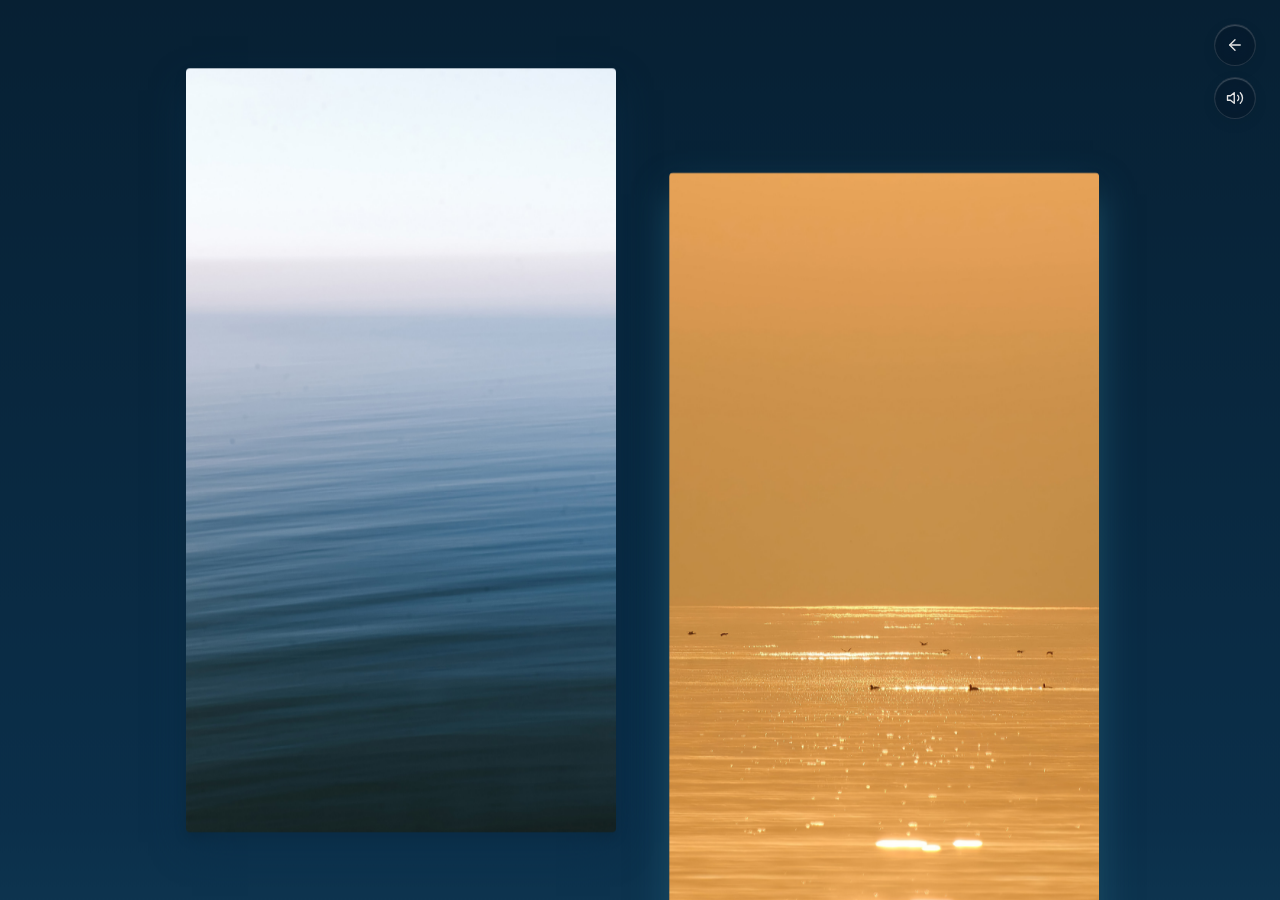
==== commit 7a25cb5a: "Update stream.html" ====
--- a/stream.html
+++ b/stream.html
@@ -355,6 +355,18 @@
       return card;
     }
 
+    // Синхронизация глоу-теней с вертикальной координатой на фоне стрима
+    function updateStreamGlows(container, photoColors) {
+      const cards = container.querySelectorAll('.photo-card');
+      const h = container.offsetHeight || 1;
+      cards.forEach(card => {
+        const relativeY = card.offsetTop / h;
+        const colorIdx = Math.floor((relativeY % 1) * photoColors.length);
+        const glowColor = photoColors[Math.max(0, Math.min(colorIdx, photoColors.length - 1))];
+        card.style.setProperty('--glow-color', glowColor);
+      });
+    }
+
     function openModal(src) {
       modalImg.src = src;
       const fileName = src.split('/').pop().replace(/\.[^/.]+$/, '');
@@ -511,11 +523,17 @@
           GalleryCore.applyPatternToGroup(groupClone, currentActivePattern);
         }
 
+        // Применяем точную синхронизацию глоу по высоте потока
+        updateStreamGlows(groupOriginal, photoColors);
+        updateStreamGlows(groupClone, photoColors);
+
         applyMovingGradient(data, Math.ceil(images.length / 2));
         groupHeight = groupOriginal.offsetHeight;
 
         window.addEventListener('resize', () => {
           groupHeight = groupOriginal.offsetHeight;
+          updateStreamGlows(groupOriginal, photoColors);
+          updateStreamGlows(groupClone, photoColors);
         });
 
         requestAnimationFrame(animate);
--- a/styles.css
+++ b/styles.css
@@ -70,8 +70,8 @@
 }
 
 body.theme-dark .site-footer a:hover {
-  color: var(--accent);
-  text-decoration: none;
+  color: #f3dfc0 !important;
+  text-decoration: none !important;
 }
 
 body.theme-dark .site-footer .footer-copyright {
@@ -382,7 +382,7 @@
 
 .site-footer a {
   color: #111215;
-  font-weight: 500;
+  font-weight: 400;
   text-decoration: none !important;
   transition: color 0.25s ease;
 }
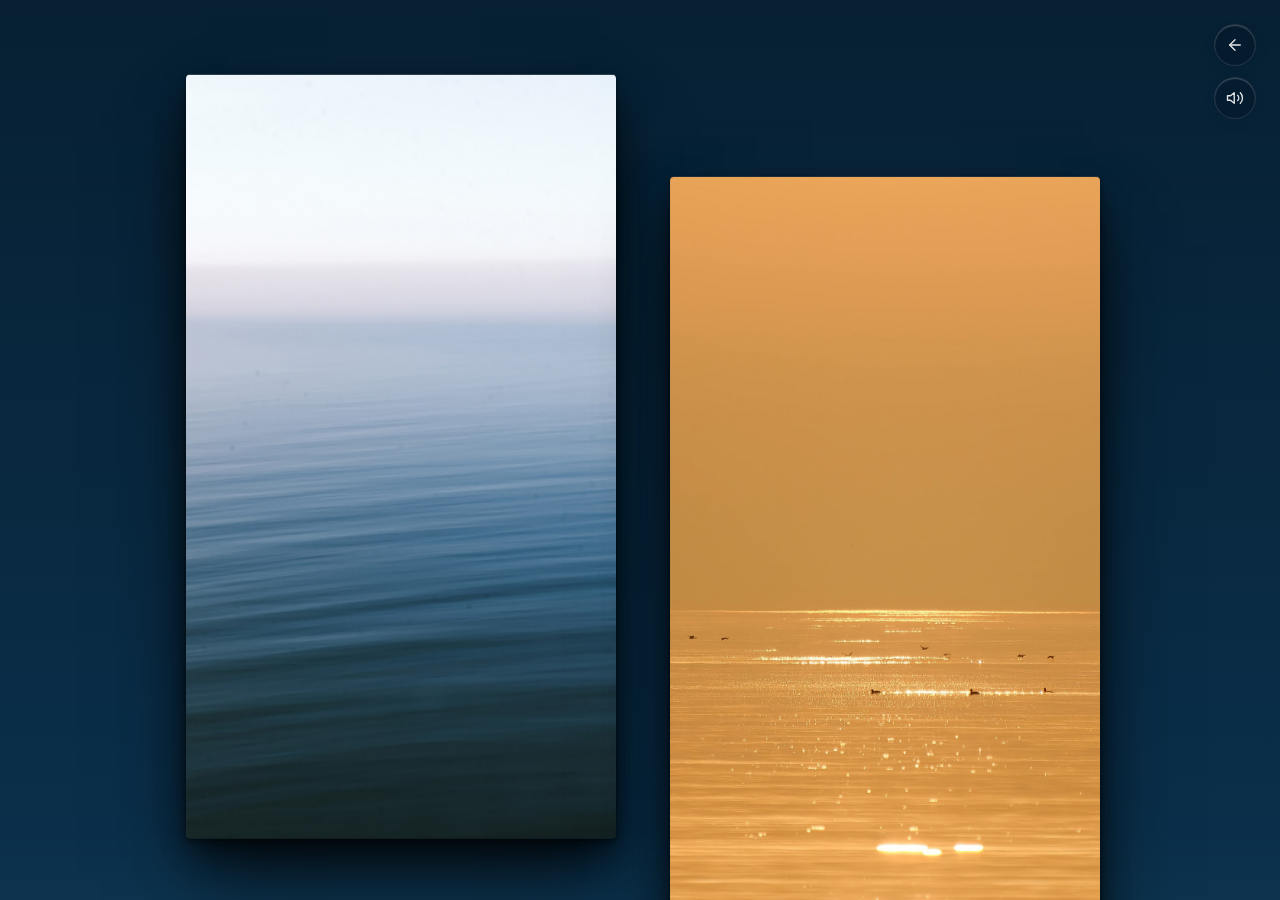
==== commit af88e7b2: "Update stream.html" ====
--- a/stream.html
+++ b/stream.html
@@ -4,6 +4,25 @@
   <meta charset="UTF-8">
   <meta name="viewport" content="width=device-width, initial-scale=1.0, user-scalable=no">
   <title>Эффект Френеля — Поток</title>
+
+  <!-- PWA Manifest & Meta -->
+  <link rel="manifest" href="manifest.json">
+  <meta name="theme-color" content="#0b0c10">
+  <meta name="mobile-web-app-capable" content="yes">
+  <meta name="apple-mobile-web-app-capable" content="yes">
+  <meta name="apple-mobile-web-app-status-bar-style" content="black-translucent">
+  <meta name="apple-mobile-web-app-title" content="Fresnel">
+
+  <script>
+    if ('serviceWorker' in navigator) {
+      window.addEventListener('load', () => {
+        navigator.serviceWorker.register('./sw.js')
+          .then((reg) => console.log('SW зарегистрирован:', reg.scope))
+          .catch((err) => console.warn('Ошибка SW:', err));
+      });
+    }
+  </script>
+  
   <!-- SEO & Open Graph (Поток) -->
   <meta name="description" content="Эффект Френеля — непрерывный визуальный поток и звуковая медитация. Версия без текста для наблюдения.">
   <meta property="og:title" content="Эффект Френеля — Поток">
--- a/styles.css
+++ b/styles.css
@@ -78,8 +78,14 @@
   opacity: 0.6;
 }
 
-body.theme-dark .modal {
+body.theme-dark .modal,
+body.page-stream .modal {
   background: rgba(10, 11, 14, 0.88);
+}
+
+body.theme-dark .modal-caption,
+body.page-stream .modal-caption {
+  color: #8a8d93;
 }
 
 * {
@@ -148,7 +154,7 @@
   padding: 5rem 1.5rem;
 }
 
-/* === КАРТОЧКИ И ДИНАМИЧЕСКИЕ ТЕНИ ПОД КАРТИНКАМИ === */
+/* === КАРТОЧКИ И ТЕНИ ПОД КАРТИНКАМИ === */
 .photo-card,
 .photo-item {
   width: calc(50% - 2rem);
@@ -158,21 +164,71 @@
   transition: transform 0.6s var(--ease-smooth);
 }
 
+/* 1. Эффект вывески на галерейной стене (светлая тема на главной) */
 .photo-card img,
 .photo-item img {
   width: 100%;
   height: auto;
   display: block;
   border-radius: 4px;
-  box-shadow: 0 16px 36px -6px var(--glow-color, rgba(0, 0, 0, 0.4)), 0 6px 14px -2px rgba(0, 0, 0, 0.22);
+  box-shadow: 
+    0 1px 2px rgba(0, 0, 0, 0.07),
+    0 8px 16px -4px rgba(10, 16, 26, 0.12),
+    0 24px 44px -8px rgba(10, 16, 26, 0.22),
+    0 40px 70px -16px rgba(10, 16, 26, 0.14);
   cursor: pointer;
-  transition: transform 0.4s var(--ease-smooth), box-shadow 0.4s var(--ease-smooth);
-}
-
+  transition: transform 0.45s var(--ease-smooth), box-shadow 0.45s var(--ease-smooth);
+}
+
+/* Ховер на белом фоне */
 .photo-card img:hover,
 .photo-item img:hover {
-  transform: scale(1.02);
-  box-shadow: 0 24px 50px -6px var(--glow-color, rgba(0, 0, 0, 0.48)), 0 8px 18px -2px rgba(0, 0, 0, 0.26);
+  transform: translateY(-6px) scale(1.015);
+  box-shadow: 
+    0 2px 4px rgba(0, 0, 0, 0.06),
+    0 14px 24px -4px rgba(10, 16, 26, 0.14),
+    0 34px 56px -8px rgba(10, 16, 26, 0.26),
+    0 54px 90px -18px rgba(10, 16, 26, 0.18);
+}
+
+/* 2. Теневое галерейное решение для СТРИМА (глубокие темные тени вместо глоу) */
+body.page-stream .photo-card img,
+body.page-stream .photo-item img {
+  box-shadow: 
+    0 2px 5px rgba(0, 0, 0, 0.45),
+    0 12px 24px -4px rgba(0, 0, 0, 0.5),
+    0 28px 52px -8px rgba(0, 0, 0, 0.6),
+    0 50px 84px -16px rgba(0, 0, 0, 0.55);
+}
+
+body.page-stream .photo-card img:hover,
+body.page-stream .photo-item img:hover {
+  transform: translateY(-6px) scale(1.015);
+  box-shadow: 
+    0 4px 8px rgba(0, 0, 0, 0.55),
+    0 18px 32px -6px rgba(0, 0, 0, 0.6),
+    0 38px 68px -8px rgba(0, 0, 0, 0.7),
+    0 65px 105px -16px rgba(0, 0, 0, 0.65);
+}
+
+/* 3. Цветное глоу ТОЛЬКО для темной темы на главной странице */
+body.theme-dark:not(.page-stream) .photo-card img,
+body.theme-dark:not(.page-stream) .photo-item img {
+  box-shadow: 
+    0 1px 3px rgba(0, 0, 0, 0.5),
+    0 8px 18px -4px rgba(0, 0, 0, 0.4),
+    0 20px 38px -6px var(--glow-color, rgba(0, 0, 0, 0.35)),
+    0 42px 74px -12px var(--glow-color, rgba(0, 0, 0, 0.25));
+}
+
+body.theme-dark:not(.page-stream) .photo-card img:hover,
+body.theme-dark:not(.page-stream) .photo-item img:hover {
+  transform: translateY(-6px) scale(1.015);
+  box-shadow: 
+    0 2px 5px rgba(0, 0, 0, 0.6),
+    0 12px 24px -4px rgba(0, 0, 0, 0.45),
+    0 30px 52px -6px var(--glow-color, rgba(0, 0, 0, 0.45)),
+    0 60px 96px -14px var(--glow-color, rgba(0, 0, 0, 0.3));
 }
 
 /* === ПЛАВАЮЩИЕ КНОПКИ === */
